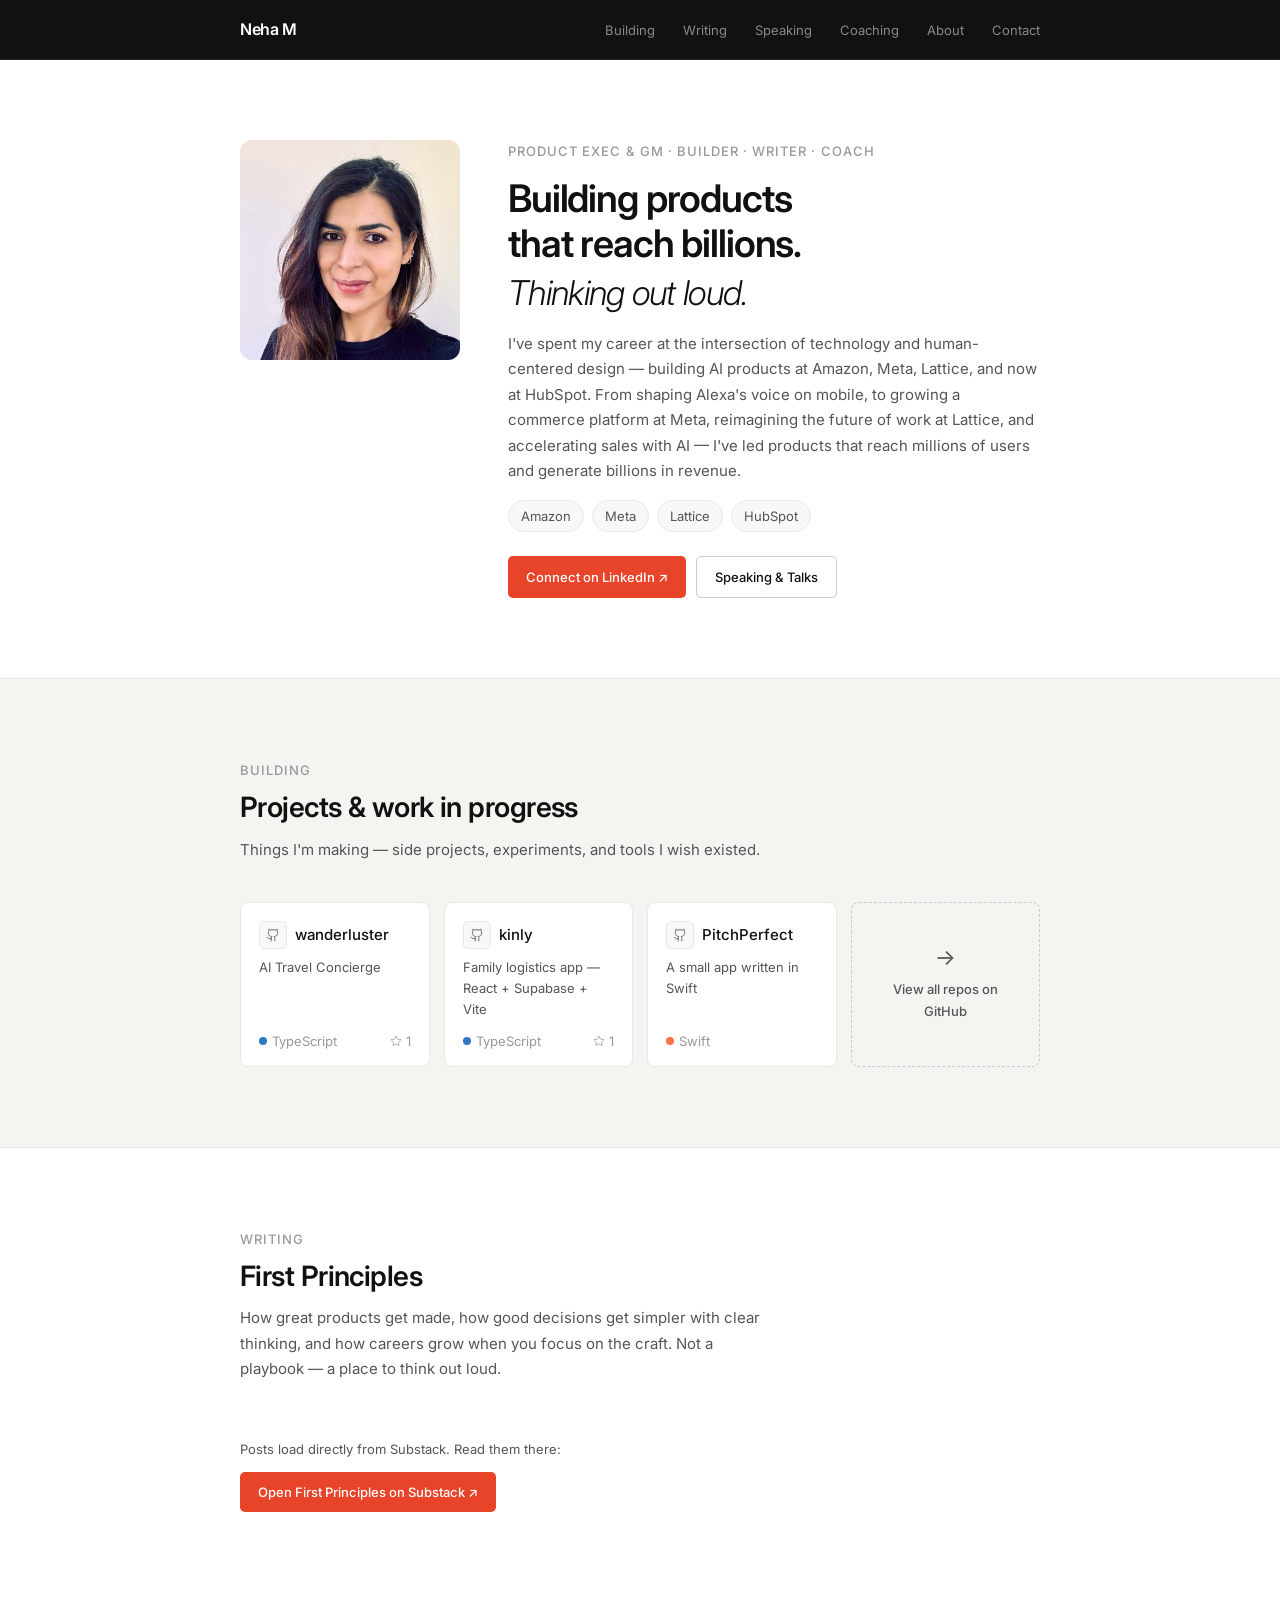
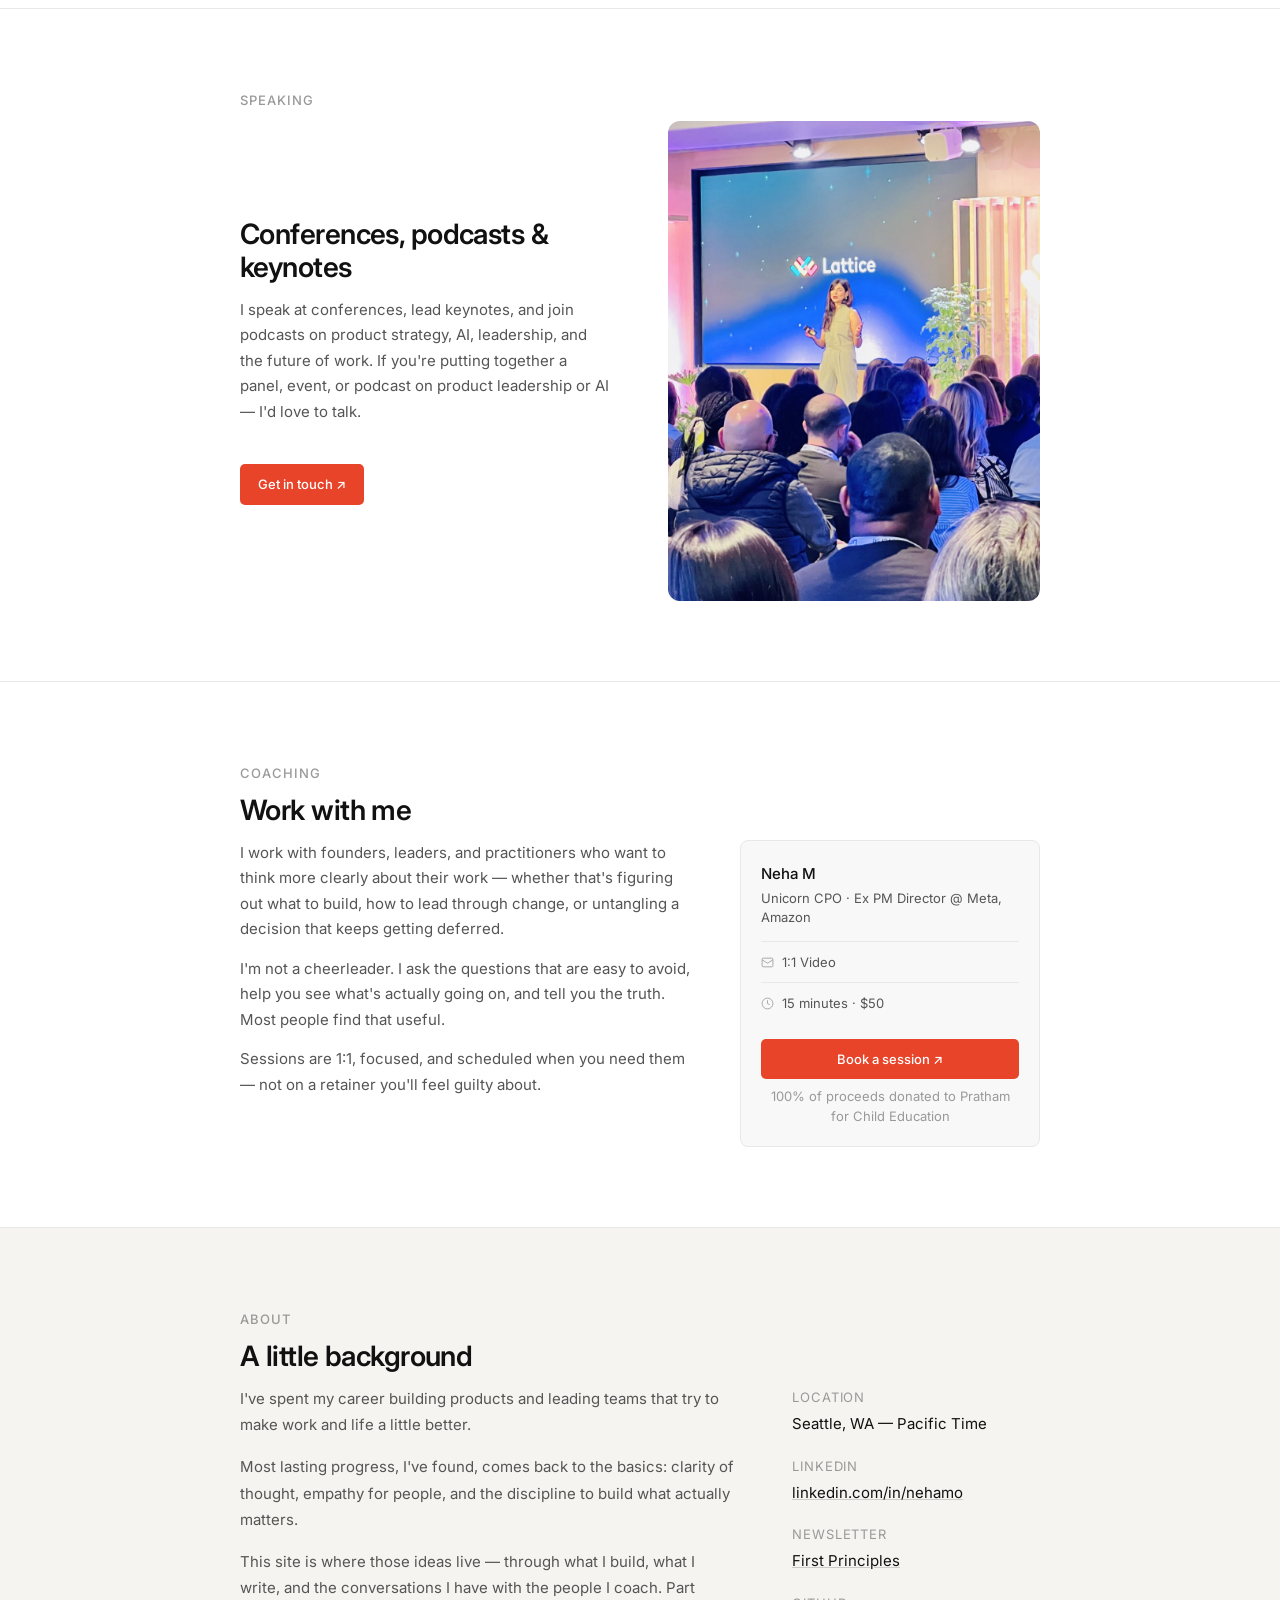
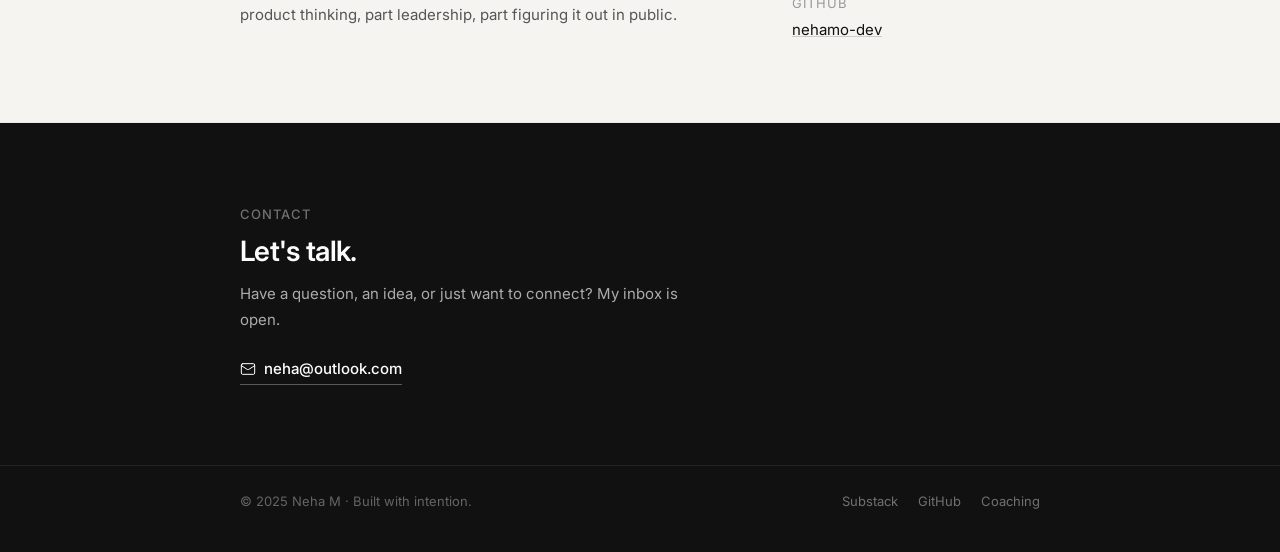
==== index.html @ 04246e9a "Add photo hero, Speaking section, and real images - Hero: new two-column layout with headshot photo," ====
<!DOCTYPE html>
<html lang="en">
<head>
<meta charset="UTF-8" />
<meta name="viewport" content="width=device-width, initial-scale=1.0" />
<title>Nemo — Builder. Writer. Coach.</title>
<link rel="preconnect" href="https://fonts.googleapis.com" />
<link rel="preconnect" href="https://fonts.gstatic.com" crossorigin />
<link href="https://fonts.googleapis.com/css2?family=Inter:wght@300;400;500;600&display=swap" rel="stylesheet" />
<style>
  *, *::before, *::after { box-sizing: border-box; margin: 0; padding: 0; }

  :root {
    --bg: #ffffff;
    --bg-card: #ffffff;
    --bg-subtle: #f8f8f8;
    --text: #111111;
    --text-muted: #555555;
    --text-faint: #999999;
    --border: #e8e8e8;
    --border-med: #cccccc;
    --accent: #e8442a;
    --accent-hover: #cc3520;
    --serif: 'Inter', system-ui, sans-serif;
    --sans: 'Inter', system-ui, sans-serif;
    --nav-h: 60px;
    --max: 800px;
    --text-sm: 13px;
    --text-base: 15px;
    --text-heading: 28px;
    --text-hero: 38px;
  }

  html { scroll-behavior: smooth; }

  body {
    font-family: var(--sans);
    background: var(--bg);
    color: var(--text);
    font-size: var(--text-base);
    line-height: 1.7;
    -webkit-font-smoothing: antialiased;
  }

  /* ── NAV ── */
  nav {
    position: sticky;
    top: 0;
    z-index: 100;
    height: var(--nav-h);
    background: #111111;
    border-bottom: 1px solid rgba(255,255,255,0.08);
    display: flex;
    align-items: center;
    padding: 0 32px;
  }
  .nav-inner {
    max-width: var(--max);
    width: 100%;
    margin: 0 auto;
    display: flex;
    align-items: center;
    justify-content: space-between;
  }
  .nav-logo {
    font-family: var(--sans);
    font-size: 16px;
    font-weight: 600;
    letter-spacing: -0.02em;
    color: #ffffff;
    text-decoration: none;
  }
  .nav-links {
    display: flex;
    gap: 28px;
    list-style: none;
  }
  .nav-links a {
    font-size: var(--text-sm);
    font-weight: 400;
    color: rgba(255,255,255,0.5);
    text-decoration: none;
    transition: color 0.15s;
  }
  .nav-links a:hover { color: #ffffff; }
  .nav-links a.active { color: var(--accent); font-weight: 500; }

  /* ── LAYOUT ── */
  main { width: 100%; }

  section {
    padding: 80px 32px;
    scroll-margin-top: calc(var(--nav-h) + 24px);
    border-bottom: 1px solid var(--border);
  }
  section:last-child { border-bottom: none; }

  .section-inner {
    max-width: var(--max);
    margin: 0 auto;
  }

  /* alternating section backgrounds */
  #home     { background: #ffffff; }
  #building { background: #f5f4f1; }
  #writing  { background: #ffffff; }
  #speaking { background: #f5f4f1; }
  #coaching { background: #ffffff; }
  #about    { background: #f5f4f1; }
  #contact  { background: #111111; color: #ffffff; }

  #contact .section-label { color: rgba(255,255,255,0.4); }
  #contact .section-title { color: #ffffff; }
  #contact p { color: rgba(255,255,255,0.65); }
  #contact .contact-email { color: #ffffff; border-bottom-color: rgba(255,255,255,0.3); }
  #contact .contact-email:hover { border-bottom-color: var(--accent); color: var(--accent); }

  /* ── HERO ── */
  #home { padding-top: 80px; padding-bottom: 80px; }
  .hero-layout {
    display: grid;
    grid-template-columns: 220px 1fr;
    gap: 48px;
    align-items: start;
  }
  .hero-photo {
    width: 220px;
    height: 220px;
    border-radius: 12px;
    object-fit: cover;
    object-position: center top;
    display: block;
  }
  .eyebrow {
    font-size: var(--text-sm);
    font-weight: 500;
    letter-spacing: 0.08em;
    text-transform: uppercase;
    color: var(--text-faint);
    margin-bottom: 14px;
  }
  .hero-headline {
    font-family: var(--sans);
    font-size: var(--text-hero);
    font-weight: 600;
    line-height: 1.18;
    letter-spacing: -0.03em;
    color: var(--text);
    margin-bottom: 6px;
  }
  .hero-headline-italic {
    font-size: calc(var(--text-hero) * 0.9);
    font-weight: 300;
    font-style: italic;
    letter-spacing: -0.02em;
    color: var(--text);
    margin-bottom: 18px;
    line-height: 1.2;
  }
  .hero-body {
    font-size: var(--text-base);
    color: var(--text-muted);
    line-height: 1.7;
    margin-bottom: 16px;
  }
  .hero-tags {
    display: flex;
    flex-wrap: wrap;
    gap: 8px;
    margin-bottom: 24px;
  }
  .hero-tag {
    font-size: var(--text-sm);
    color: var(--text-muted);
    background: var(--bg-subtle);
    border: 1px solid var(--border);
    border-radius: 20px;
    padding: 4px 12px;
  }
  .hero-ctas {
    display: flex;
    gap: 10px;
    flex-wrap: wrap;
  }
  /* ── SPEAKING ── */
  #speaking { background: #ffffff; }
  .speaking-layout {
    display: grid;
    grid-template-columns: 1fr 1fr;
    gap: 56px;
    align-items: center;
  }
  .speaking-photo {
    width: 100%;
    border-radius: 12px;
    object-fit: cover;
    display: block;
    max-height: 480px;
  }
  @media (max-width: 680px) {
    .hero-layout { grid-template-columns: 1fr; }
    .hero-photo { width: 160px; height: 160px; }
    .speaking-layout { grid-template-columns: 1fr; }
    .speaking-photo { order: -1; max-height: 300px; }
  }
  .btn {
    display: inline-flex;
    align-items: center;
    gap: 6px;
    font-family: var(--sans);
    font-size: var(--text-sm);
    font-weight: 500;
    padding: 9px 18px;
    border-radius: 5px;
    text-decoration: none;
    transition: all 0.15s;
    cursor: pointer;
    border: none;
  }
  .btn-primary {
    background: var(--accent);
    color: #ffffff;
  }
  .btn-primary:hover { background: var(--accent-hover); }
  .btn-secondary {
    background: transparent;
    color: var(--text);
    border: 1px solid var(--border-med);
  }
  .btn-secondary:hover { background: var(--bg-subtle); }

  /* ── SECTION HEADERS ── */
  .section-label {
    font-size: var(--text-sm);
    font-weight: 500;
    letter-spacing: 0.08em;
    text-transform: uppercase;
    color: var(--text-faint);
    margin-bottom: 10px;
  }
  .section-title {
    font-family: var(--sans);
    font-size: var(--text-heading);
    font-weight: 600;
    letter-spacing: -0.02em;
    line-height: 1.2;
    color: var(--text);
    margin-bottom: 12px;
  }
  .section-desc {
    font-size: var(--text-base);
    color: var(--text-muted);
    max-width: 520px;
    margin-bottom: 40px;
    line-height: 1.7;
  }

  /* ── BUILDING / GITHUB PROJECTS ── */
  .projects-grid {
    display: grid;
    grid-template-columns: repeat(4, 1fr);
    gap: 14px;
  }
  @media (max-width: 700px) {
    .projects-grid { grid-template-columns: repeat(2, 1fr); }
  }
  .project-card {
    background: var(--bg-card);
    border: 1px solid var(--border);
    border-radius: 8px;
    padding: 18px 18px 14px;
    text-decoration: none;
    color: inherit;
    transition: border-color 0.15s, transform 0.15s;
    display: flex;
    flex-direction: column;
    gap: 8px;
  }
  .project-card:hover {
    border-color: var(--border-med);
    transform: translateY(-1px);
  }
  .project-card-header {
    display: flex;
    align-items: center;
    gap: 8px;
  }
  .project-icon {
    width: 28px;
    height: 28px;
    border-radius: 5px;
    background: var(--bg-subtle);
    border: 1px solid var(--border);
    display: flex;
    align-items: center;
    justify-content: center;
    flex-shrink: 0;
  }
  .project-icon svg {
    width: 14px;
    height: 14px;
    stroke: var(--text-muted);
    fill: none;
    stroke-width: 1.5;
    stroke-linecap: round;
    stroke-linejoin: round;
  }
  .project-name {
    font-size: var(--text-base);
    font-weight: 500;
    color: var(--text);
  }
  .project-desc {
    font-size: var(--text-sm);
    color: var(--text-muted);
    line-height: 1.6;
    flex: 1;
  }
  .project-meta {
    display: flex;
    align-items: center;
    justify-content: space-between;
    margin-top: 2px;
  }
  .project-lang {
    display: flex;
    align-items: center;
    gap: 5px;
    font-size: var(--text-sm);
    color: var(--text-faint);
  }
  .lang-dot {
    width: 8px;
    height: 8px;
    border-radius: 50%;
    flex-shrink: 0;
  }
  .lang-ts { background: #3178c6; }
  .lang-swift { background: #fa7343; }
  .lang-html { background: #e34c26; }
  .lang-py { background: #3572a5; }
  .lang-js { background: #f1e05a; border: 1px solid #ccc; }
  .project-stars {
    display: flex;
    align-items: center;
    gap: 4px;
    font-size: var(--text-sm);
    color: var(--text-faint);
  }
  .project-stars svg {
    width: 12px; height: 12px;
    stroke: var(--text-faint);
    fill: none;
    stroke-width: 1.5;
  }
  .projects-footer {
    margin-top: 24px;
    text-align: center;
    display: flex;
    flex-direction: column;
    align-items: center;
    gap: 10px;
  }
  .projects-more-hint {
    font-size: var(--text-sm);
    color: var(--text-faint);
  }

  /* ── WRITING ── */
  .posts-list { display: flex; flex-direction: column; }
  .post-item {
    display: grid;
    grid-template-columns: 1fr auto;
    align-items: start;
    gap: 16px;
    padding: 18px 0;
    border-bottom: 1px solid var(--border);
    text-decoration: none;
    color: inherit;
    transition: opacity 0.15s;
  }
  .post-item:last-child { border-bottom: none; }
  .post-item:hover { opacity: 0.65; }
  .post-title {
    font-size: var(--text-base);
    font-weight: 500;
    color: var(--text);
    margin-bottom: 3px;
  }
  .post-excerpt {
    font-size: var(--text-sm);
    color: var(--text-muted);
    line-height: 1.55;
  }
  .post-date {
    font-size: var(--text-sm);
    color: var(--text-faint);
    white-space: nowrap;
    padding-top: 2px;
  }
  .writing-footer { margin-top: 24px; }
  .loading-posts {
    color: var(--text-faint);
    font-size: var(--text-sm);
    padding: 16px 0;
  }

  /* ── POSTS GRID (3 + view-all tile) ── */
  .posts-grid {
    display: grid;
    grid-template-columns: repeat(4, 1fr);
    gap: 14px;
  }
  .post-tile {
    background: var(--bg-card);
    border: 1px solid var(--border);
    border-radius: 8px;
    padding: 20px;
    text-decoration: none;
    color: inherit;
    display: flex;
    flex-direction: column;
    gap: 10px;
    transition: border-color 0.15s, transform 0.15s;
  }
  .post-tile:hover { border-color: var(--border-med); transform: translateY(-1px); }
  .post-tile-date {
    font-size: var(--text-sm);
    color: var(--text-faint);
  }
  .post-tile-title {
    font-size: var(--text-base);
    font-weight: 500;
    color: var(--text);
    line-height: 1.45;
    flex: 1;
  }
  .post-tile-excerpt {
    font-size: var(--text-sm);
    color: var(--text-muted);
    line-height: 1.55;
  }
  .post-tile-read {
    font-size: var(--text-sm);
    color: var(--accent);
    font-weight: 500;
    margin-top: 4px;
  }
  /* view-all tile */
  .tile-view-all {
    background: transparent;
    border: 1px dashed var(--border-med);
    border-radius: 8px;
    padding: 20px;
    text-decoration: none;
    color: var(--text-muted);
    display: flex;
    flex-direction: column;
    align-items: center;
    justify-content: center;
    gap: 10px;
    text-align: center;
    transition: border-color 0.15s, color 0.15s, transform 0.15s;
    min-height: 120px;
  }
  .tile-view-all:hover {
    border-color: var(--accent);
    color: var(--accent);
    transform: translateY(-1px);
  }
  .tile-view-all-icon {
    font-size: 22px;
    line-height: 1;
  }
  .tile-view-all-label {
    font-size: var(--text-sm);
    font-weight: 500;
  }
  @media (max-width: 700px) {
    .posts-grid { grid-template-columns: repeat(2, 1fr); }
  }
  @media (max-width: 420px) {
    .posts-grid { grid-template-columns: 1fr; }
  }

  /* ── COACHING ── */
  .coaching-layout {
    display: grid;
    grid-template-columns: 1fr 300px;
    gap: 48px;
    align-items: start;
  }
  .coaching-body p {
    font-size: var(--text-base);
    color: var(--text-muted);
    line-height: 1.7;
    margin-bottom: 14px;
  }
  .coaching-body p:last-child { margin-bottom: 0; }
  .coaching-card {
    background: var(--bg-subtle);
    border: 1px solid var(--border);
    border-radius: 8px;
    padding: 20px;
  }
  .coaching-card-name {
    font-size: var(--text-base);
    font-weight: 500;
    margin-bottom: 3px;
  }
  .coaching-card-sub {
    font-size: var(--text-sm);
    color: var(--text-muted);
    margin-bottom: 14px;
    line-height: 1.45;
  }
  .coaching-detail {
    display: flex;
    align-items: center;
    gap: 8px;
    font-size: var(--text-sm);
    color: var(--text-muted);
    padding: 9px 0;
    border-top: 1px solid var(--border);
  }
  .coaching-detail svg {
    width: 13px; height: 13px;
    stroke: var(--text-faint);
    fill: none;
    stroke-width: 1.5;
    flex-shrink: 0;
  }
  .coaching-cta { margin-top: 16px; display: block; width: 100%; text-align: center; }
  .donate-note {
    font-size: var(--text-sm);
    color: var(--text-faint);
    text-align: center;
    margin-top: 8px;
    line-height: 1.5;
  }

  /* ── ABOUT ── */
  .about-layout {
    display: grid;
    grid-template-columns: 2fr 1fr;
    gap: 56px;
    align-items: start;
  }
  .about-text p {
    font-size: var(--text-base);
    color: var(--text-muted);
    line-height: 1.75;
    margin-bottom: 16px;
  }
  .about-text p:last-child { margin-bottom: 0; }
  .about-meta {
    display: flex;
    flex-direction: column;
    gap: 18px;
  }
  .meta-item { display: flex; flex-direction: column; gap: 3px; }
  .meta-label {
    font-size: var(--text-sm);
    letter-spacing: 0.07em;
    text-transform: uppercase;
    color: var(--text-faint);
  }
  .meta-value {
    font-size: var(--text-base);
    color: var(--text);
  }

  /* ── CONTACT ── */
  .contact-layout { max-width: 440px; }
  .contact-layout p {
    font-size: var(--text-base);
    color: var(--text-muted);
    margin-bottom: 24px;
  }
  .contact-email {
    display: inline-flex;
    align-items: center;
    gap: 8px;
    font-size: var(--text-base);
    font-weight: 500;
    color: var(--text);
    text-decoration: none;
    border-bottom: 1px solid var(--border-med);
    padding-bottom: 2px;
    transition: border-color 0.15s;
  }
  .contact-email:hover { border-color: var(--accent); color: var(--accent); }

  /* ── FOOTER ── */
  footer {
    background: #111111;
    padding: 24px 32px 40px;
    border-top: 1px solid rgba(255,255,255,0.08);
  }
  .footer-inner {
    max-width: var(--max);
    margin: 0 auto;
    display: flex;
    align-items: center;
    justify-content: space-between;
    flex-wrap: wrap;
    gap: 10px;
  }
  .footer-left {
    font-size: var(--text-sm);
    color: rgba(255,255,255,0.35);
  }
  .footer-right { display: flex; gap: 20px; }
  .footer-right a {
    font-size: var(--text-sm);
    color: rgba(255,255,255,0.4);
    text-decoration: none;
    transition: color 0.15s;
  }
  .footer-right a:hover { color: #ffffff; }

  /* ── RESPONSIVE ── */
  @media (max-width: 680px) {
    nav { padding: 0 20px; }
    .nav-links { gap: 16px; }
    section { padding: 64px 20px; }
    .coaching-layout { grid-template-columns: 1fr; }
    .about-layout { grid-template-columns: 1fr; }
    footer { padding: 24px 20px 36px; }
    .footer-inner { flex-direction: column; align-items: flex-start; }
  }

  @media (max-width: 480px) {
    .nav-links { display: none; }
    :root { --text-hero: 30px; --text-heading: 24px; }
  }
</style>
</head>
<body>

<!-- NAV -->
<nav>
  <div class="nav-inner">
    <a href="#home" class="nav-logo">Neha M</a>
    <ul class="nav-links">
      <li><a href="#building">Building</a></li>
      <li><a href="#writing">Writing</a></li>
      <li><a href="#speaking">Speaking</a></li>
      <li><a href="#coaching">Coaching</a></li>
      <li><a href="#about">About</a></li>
      <li><a href="#contact">Contact</a></li>
    </ul>
  </div>
</nav>

<main>

  <!-- HERO -->
  <section id="home">
    <div class="section-inner">
      <div class="hero-layout">
        <img src="images/headshot.jpg" alt="Neha M" class="hero-photo" />
        <div>
          <p class="eyebrow">Product Exec &amp; GM · Builder · Writer · Coach</p>
          <h1 class="hero-headline">Building products<br/>that reach billions.</h1>
          <p class="hero-headline-italic">Thinking out loud.</p>
          <p class="hero-body">I've spent my career at the intersection of technology and human-centered design — building AI products at Amazon, Meta, Lattice, and now at HubSpot. From shaping Alexa's voice on mobile, to growing a commerce platform at Meta, reimagining the future of work at Lattice, and accelerating sales with AI — I've led products that reach millions of users and generate billions in revenue.</p>
          <div class="hero-tags">
            <span class="hero-tag">Amazon</span>
            <span class="hero-tag">Meta</span>
            <span class="hero-tag">Lattice</span>
            <span class="hero-tag">HubSpot</span>
          </div>
          <div class="hero-ctas">
            <a href="https://www.linkedin.com/in/nehamo/" target="_blank" rel="noopener" class="btn btn-primary">Connect on LinkedIn ↗</a>
            <a href="#speaking" class="btn btn-secondary">Speaking &amp; Talks</a>
          </div>
        </div>
      </div>
    </div>
  </section>

  <!-- BUILDING -->
  <section id="building">
    <div class="section-inner">
      <p class="section-label">Building</p>
      <h2 class="section-title">Projects &amp; work in progress</h2>
      <p class="section-desc">Things I'm making — side projects, experiments, and tools I wish existed.</p>
      <div class="projects-grid" id="projects-grid">
        <div class="loading-posts">Loading projects…</div>
      </div>
      <div class="projects-footer" id="projects-footer" style="display:none">
        <p class="projects-more-hint" id="projects-hint">Showing 3 of 5 repositories</p>
      </div>
    </div>
  </section>

  <!-- WRITING -->
  <section id="writing">
    <div class="section-inner">
      <p class="section-label">Writing</p>
      <h2 class="section-title">First Principles</h2>
      <p class="section-desc">How great products get made, how good decisions get simpler with clear thinking, and how careers grow when you focus on the craft. Not a playbook — a place to think out loud.</p>
      <div class="posts-grid" id="posts-list">
        <div class="loading-posts">Loading posts…</div>
      </div>
      <div class="writing-footer" style="display:none"></div>
    </div>
  </section>

  <!-- SPEAKING -->
  <section id="speaking">
    <div class="section-inner">
      <p class="section-label">Speaking</p>
      <div class="speaking-layout">
        <div>
          <h2 class="section-title">Conferences, podcasts &amp; keynotes</h2>
          <p class="section-desc">I speak at conferences, lead keynotes, and join podcasts on product strategy, AI, leadership, and the future of work. If you're putting together a panel, event, or podcast on product leadership or AI — I'd love to talk.</p>
          <a href="#contact" class="btn btn-primary">Get in touch ↗</a>
        </div>
        <img src="images/speaking.png" alt="Neha speaking at Lattice" class="speaking-photo" />
      </div>
    </div>
  </section>

  <!-- COACHING -->
  <section id="coaching">
    <div class="section-inner">
      <p class="section-label">Coaching</p>
      <h2 class="section-title">Work with me</h2>
      <div class="coaching-layout">
        <div class="coaching-body">
          <p>I work with founders, leaders, and practitioners who want to think more clearly about their work — whether that's figuring out what to build, how to lead through change, or untangling a decision that keeps getting deferred.</p>
          <p>I'm not a cheerleader. I ask the questions that are easy to avoid, help you see what's actually going on, and tell you the truth. Most people find that useful.</p>
          <p>Sessions are 1:1, focused, and scheduled when you need them — not on a retainer you'll feel guilty about.</p>
        </div>
        <div>
          <div class="coaching-card">
            <p class="coaching-card-name">Neha M</p>
            <p class="coaching-card-sub">Unicorn CPO · Ex PM Director @ Meta, Amazon</p>
            <div class="coaching-detail">
              <svg viewBox="0 0 24 24"><rect x="2" y="4" width="20" height="16" rx="2"/><path d="m22 7-8.97 5.7a1.94 1.94 0 0 1-2.06 0L2 7"/></svg>
              1:1 Video
            </div>
            <div class="coaching-detail">
              <svg viewBox="0 0 24 24"><circle cx="12" cy="12" r="10"/><polyline points="12 6 12 12 16 14"/></svg>
              15 minutes · $50
            </div>
            <a href="https://intro.co/nehamonga" target="_blank" rel="noopener" class="btn btn-primary coaching-cta">Book a session ↗</a>
            <p class="donate-note">100% of proceeds donated to Pratham for Child Education</p>
          </div>
        </div>
      </div>
    </div>
  </section>

  <!-- ABOUT -->
  <section id="about">
    <div class="section-inner">
      <p class="section-label">About</p>
      <h2 class="section-title">A little background</h2>
      <div class="about-layout">
        <div class="about-text">
          <p>I've spent my career building products and leading teams that try to make work and life a little better.</p>
          <p>Most lasting progress, I've found, comes back to the basics: clarity of thought, empathy for people, and the discipline to build what actually matters.</p>
          <p>This site is where those ideas live — through what I build, what I write, and the conversations I have with the people I coach. Part product thinking, part leadership, part figuring it out in public.</p>
        </div>
        <div class="about-meta">
          <div class="meta-item">
            <span class="meta-label">Location</span>
            <span class="meta-value">Seattle, WA — Pacific Time</span>
          </div>
          <div class="meta-item">
            <span class="meta-label">LinkedIn</span>
            <span class="meta-value"><a href="https://www.linkedin.com/in/nehamo/" style="color:var(--text);text-decoration:underline;text-decoration-color:var(--border-med)" target="_blank" rel="noopener">linkedin.com/in/nehamo</a></span>
          </div>
          <div class="meta-item">
            <span class="meta-label">Newsletter</span>
            <span class="meta-value"><a href="https://nehamo.substack.com/" style="color:var(--text);text-decoration:underline;text-decoration-color:var(--border-med)" target="_blank" rel="noopener">First Principles</a></span>
          </div>
          <div class="meta-item">
            <span class="meta-label">GitHub</span>
            <span class="meta-value"><a href="https://github.com/nehamo-dev" style="color:var(--text);text-decoration:underline;text-decoration-color:var(--border-med)" target="_blank" rel="noopener">nehamo-dev</a></span>
          </div>
        </div>
      </div>
    </div>
  </section>

  <!-- CONTACT -->
  <section id="contact">
    <div class="section-inner">
      <p class="section-label">Contact</p>
      <h2 class="section-title">Let's talk.</h2>
      <div class="contact-layout">
        <p>Have a question, an idea, or just want to connect? My inbox is open.</p>
        <a href="mailto:neha@outlook.com" class="contact-email">
          <svg width="16" height="16" viewBox="0 0 24 24" fill="none" stroke="currentColor" stroke-width="1.5" stroke-linecap="round" stroke-linejoin="round"><rect x="2" y="4" width="20" height="16" rx="2"/><path d="m22 7-8.97 5.7a1.94 1.94 0 0 1-2.06 0L2 7"/></svg>
          neha@outlook.com
        </a>
      </div>
    </div>
  </section>

</main>

<footer>
  <div class="footer-inner">
    <span class="footer-left">© 2025 Neha M · Built with intention.</span>
    <div class="footer-right">
      <a href="https://nehamo.substack.com/" target="_blank" rel="noopener">Substack</a>
      <a href="https://github.com/nehamo-dev" target="_blank" rel="noopener">GitHub</a>
      <a href="https://intro.co/nehamonga" target="_blank" rel="noopener">Coaching</a>
    </div>
  </div>
</footer>

<script>
// ── Smooth scroll: offset for sticky nav ──
document.querySelectorAll('a[href^="#"]').forEach(link => {
  link.addEventListener('click', e => {
    const id = link.getAttribute('href').slice(1);
    const target = document.getElementById(id);
    if (!target) return;
    e.preventDefault();
    const navH = document.querySelector('nav').offsetHeight;
    const top = target.getBoundingClientRect().top + window.scrollY - navH - 16;
    window.scrollTo({ top, behavior: 'smooth' });
  });
});

// ── Active nav link on scroll ──
const sections = document.querySelectorAll('section[id]');
const navLinks = document.querySelectorAll('.nav-links a');
function setActive() {
  const navH = document.querySelector('nav').offsetHeight + 32;
  let current = '';
  sections.forEach(s => {
    if (window.scrollY >= s.offsetTop - navH) current = s.id;
  });
  navLinks.forEach(a => {
    a.classList.toggle('active', a.getAttribute('href') === '#' + current);
  });
}
window.addEventListener('scroll', setActive, { passive: true });
setActive();

// ── Language colors ──
const langColors = {
  TypeScript: { cls: 'lang-ts', label: 'TypeScript' },
  JavaScript: { cls: 'lang-js', label: 'JavaScript' },
  Swift: { cls: 'lang-swift', label: 'Swift' },
  HTML: { cls: 'lang-html', label: 'HTML' },
  Python: { cls: 'lang-py', label: 'Python' },
};

// ── GitHub repos ──
async function loadProjects() {
  const grid = document.getElementById('projects-grid');
  try {
    const resp = await fetch('https://api.github.com/users/nehamo-dev/repos?sort=updated&per_page=10');
    if (!resp.ok) throw new Error('GitHub API error');
    const repos = await resp.json();
    const visible = repos.filter(r => !r.fork && !r.archived);
    if (!visible.length) { grid.innerHTML = '<p class="loading-posts">No public repositories found.</p>'; return; }
    const shown = visible.slice(0, 3);
    const total = visible.length;
    const hint = document.querySelector('.projects-more-hint');
    if (hint) hint.textContent = `Showing 3 of ${total} repositories`;

    const viewAllTile = `<a class="tile-view-all" href="https://github.com/nehamo-dev" target="_blank" rel="noopener">
      <span class="tile-view-all-icon">→</span>
      <span class="tile-view-all-label">View all ${total} repos on GitHub</span>
    </a>`;

    grid.innerHTML = shown.map(repo => {
      const lang = langColors[repo.language] || null;
      const stars = repo.stargazers_count;
      const desc = repo.description || 'No description yet.';

      return `<a class="project-card" href="${repo.html_url}" target="_blank" rel="noopener">
        <div class="project-card-header">
          <div class="project-icon">
            <svg viewBox="0 0 24 24"><path d="M15 22v-4a4.8 4.8 0 0 0-1-3.5c3 0 6-2 6-5.5.08-1.25-.27-2.48-1-3.5.28-1.15.28-2.35 0-3.5 0 0-1 0-3 1.5-2.64-.5-5.36-.5-8 0C6 2 5 2 5 2c-.3 1.15-.3 2.35 0 3.5A5.403 5.403 0 0 0 4 9c0 3.5 3 5.5 6 5.5-.39.49-.68 1.05-.85 1.65-.17.6-.22 1.23-.15 1.85v4"/><path d="M9 18c-4.51 2-5-2-7-2"/></svg>
          </div>
          <span class="project-name">${repo.name}</span>
        </div>
        <p class="project-desc">${desc}</p>
        <div class="project-meta">
          ${lang ? `<span class="project-lang"><span class="lang-dot ${lang.cls}"></span>${lang.label}</span>` : '<span></span>'}
          ${stars > 0 ? `<span class="project-stars"><svg viewBox="0 0 24 24"><polygon points="12 2 15.09 8.26 22 9.27 17 14.14 18.18 21.02 12 17.77 5.82 21.02 7 14.14 2 9.27 8.91 8.26 12 2"/></svg>${stars}</span>` : ''}
        </div>
      </a>`;
    }).join('') + viewAllTile;
  } catch(err) {
    const fallbackRepos = [
      { name: 'wanderluster', desc: 'AI Travel Concierge', lang: 'TypeScript', stars: 1 },
      { name: 'kinly', desc: 'Family logistics app — React + Supabase + Vite', lang: 'TypeScript', stars: 1 },
      { name: 'PitchPerfect', desc: 'A small app written in Swift', lang: 'Swift', stars: 0 },
    ];
    const viewAllFallback = `<a class="tile-view-all" href="https://github.com/nehamo-dev" target="_blank" rel="noopener">
      <span class="tile-view-all-icon">→</span>
      <span class="tile-view-all-label">View all repos on GitHub</span>
    </a>`;
    grid.innerHTML = fallbackRepos.map(r => {
      const lang = langColors[r.lang] || null;
      return `<a class="project-card" href="https://github.com/nehamo-dev/${r.name}" target="_blank" rel="noopener">
        <div class="project-card-header">
          <div class="project-icon">
            <svg viewBox="0 0 24 24"><path d="M15 22v-4a4.8 4.8 0 0 0-1-3.5c3 0 6-2 6-5.5.08-1.25-.27-2.48-1-3.5.28-1.15.28-2.35 0-3.5 0 0-1 0-3 1.5-2.64-.5-5.36-.5-8 0C6 2 5 2 5 2c-.3 1.15-.3 2.35 0 3.5A5.403 5.403 0 0 0 4 9c0 3.5 3 5.5 6 5.5-.39.49-.68 1.05-.85 1.65-.17.6-.22 1.23-.15 1.85v4"/><path d="M9 18c-4.51 2-5-2-7-2"/></svg>
          </div>
          <span class="project-name">${r.name}</span>
        </div>
        <p class="project-desc">${r.desc}</p>
        <div class="project-meta">
          ${lang ? `<span class="project-lang"><span class="lang-dot ${lang.cls}"></span>${lang.label}</span>` : '<span></span>'}
          ${r.stars > 0 ? `<span class="project-stars"><svg viewBox="0 0 24 24"><polygon points="12 2 15.09 8.26 22 9.27 17 14.14 18.18 21.02 12 17.77 5.82 21.02 7 14.14 2 9.27 8.91 8.26 12 2"/></svg>${r.stars}</span>` : ''}
        </div>
      </a>`;
    }).join('') + viewAllFallback;
  }
}

// ── Substack RSS posts ──
async function loadPosts() {
  const list = document.getElementById('posts-list');
  try {
    const resp = await fetch('/api/posts');
    if (!resp.ok) throw new Error('API error');
    const data = await resp.json();
    if (!data.items?.length) throw new Error('No items');
    const viewAllPosts = `<a class="tile-view-all" href="https://nehamo.substack.com/" target="_blank" rel="noopener">
      <span class="tile-view-all-icon">→</span>
      <span class="tile-view-all-label">Read all posts on Substack</span>
    </a>`;
    list.innerHTML = data.items.map(item => {
      return `<a class="post-tile" href="${item.link}" target="_blank" rel="noopener">
        <span class="post-tile-date">${item.date}</span>
        <p class="post-tile-title">${item.title}</p>
        <p class="post-tile-excerpt">${item.snippet}</p>
        <span class="post-tile-read">Read post ↗</span>
      </a>`;
    }).join('') + viewAllPosts;
  } catch {
    list.innerHTML = `<div style="padding:16px 0;grid-column:1/-1">
      <p style="font-size:var(--text-sm);color:var(--text-muted);margin-bottom:12px">Posts load directly from Substack. Read them there:</p>
      <a href="https://nehamo.substack.com/" target="_blank" rel="noopener" class="btn btn-primary">Open First Principles on Substack ↗</a>
    </div>`;
  }
}

loadProjects();
loadPosts();
</script>

</body>
</html>
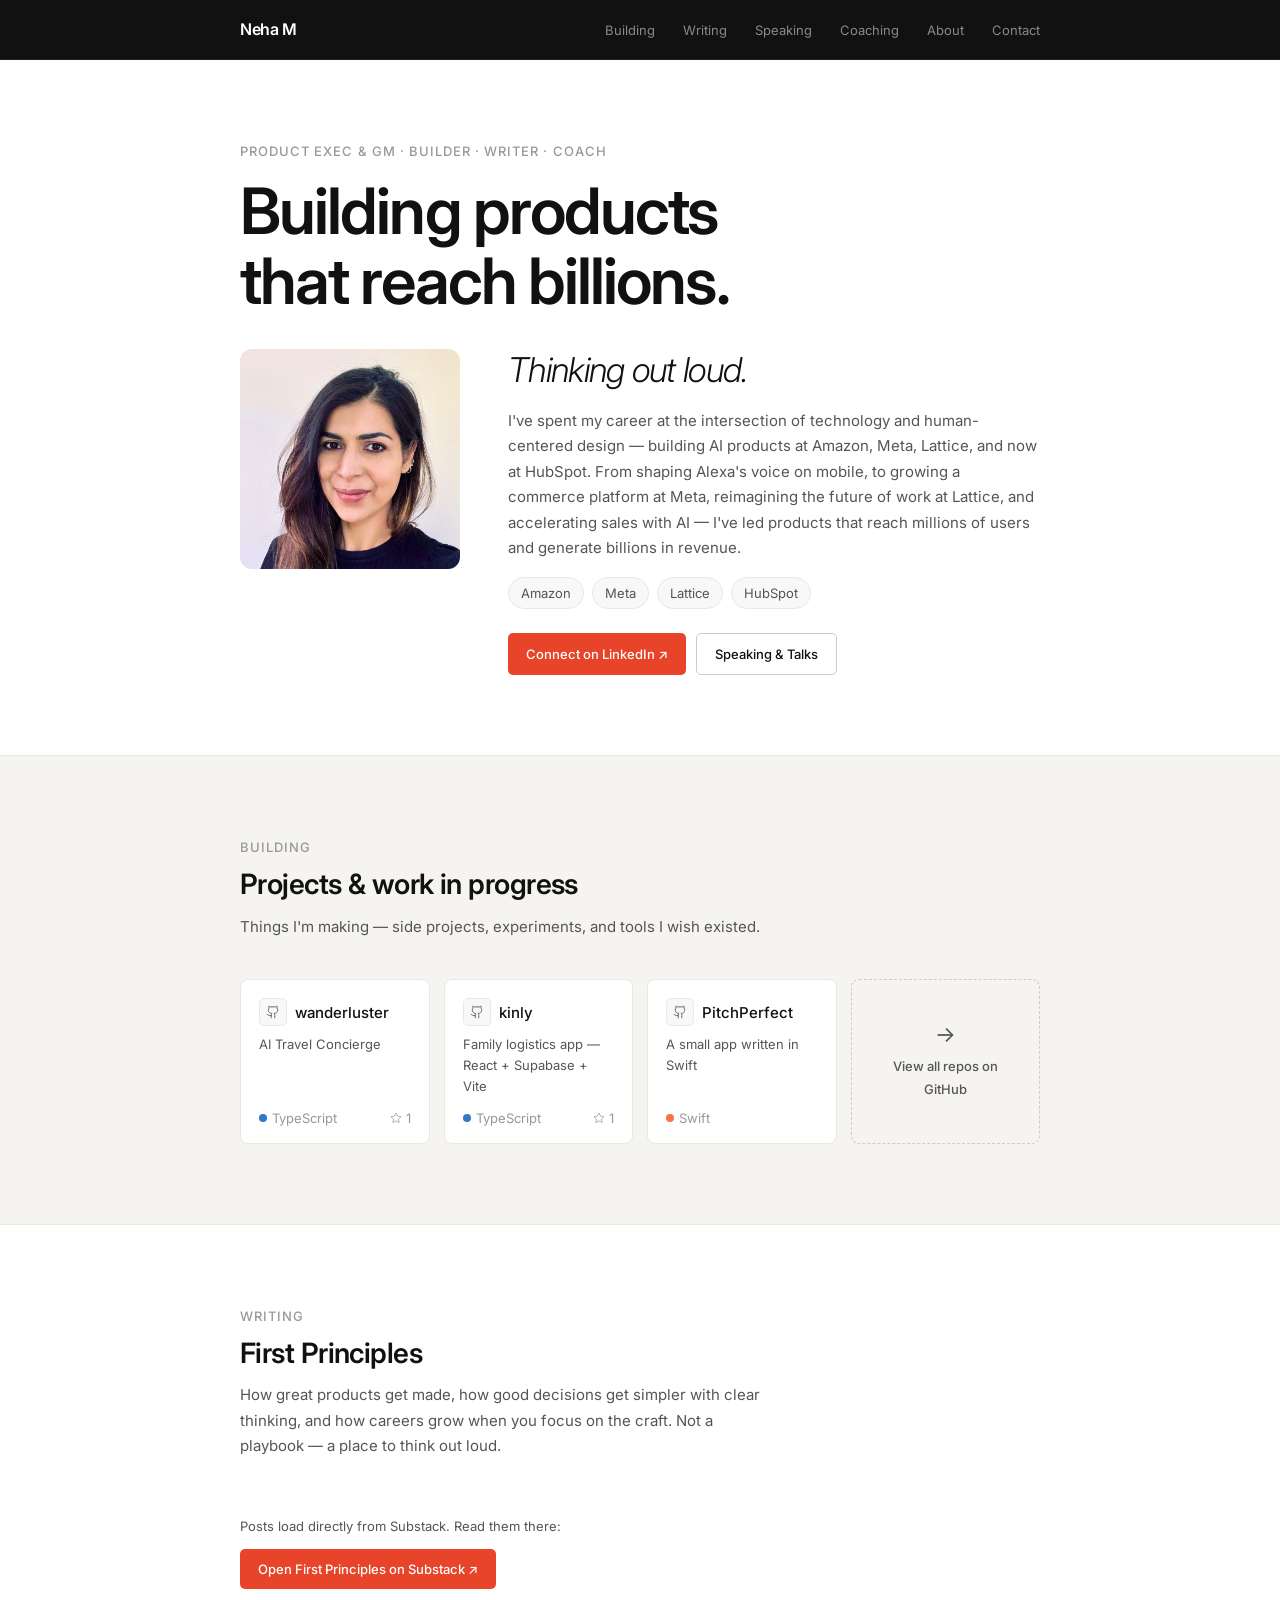
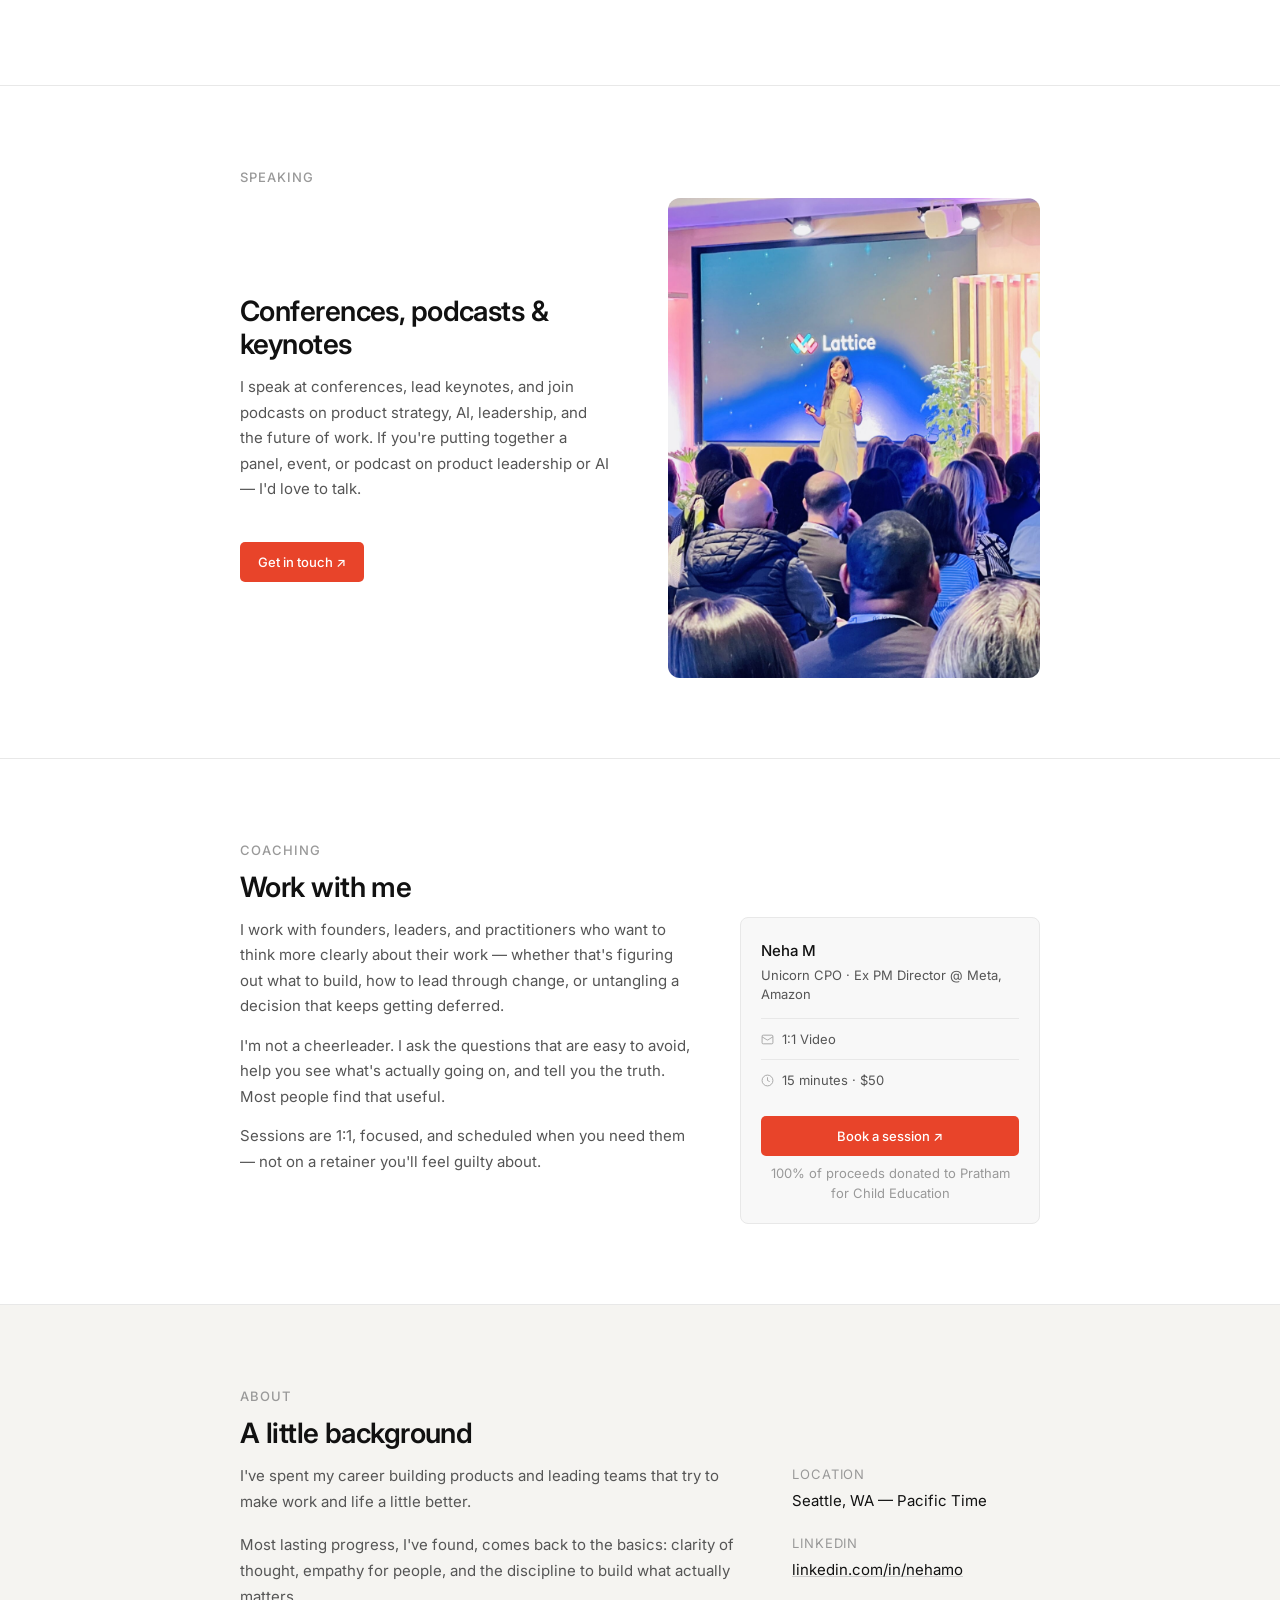
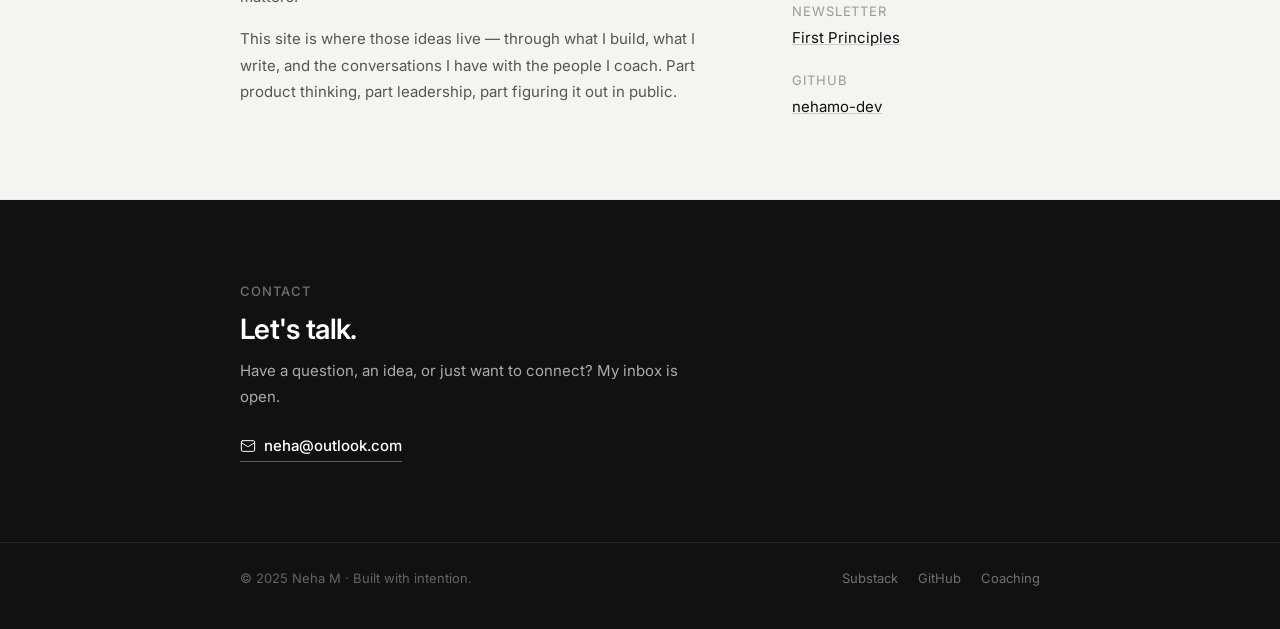
==== commit 1d177bd5: "Move headline full-width above photo in hero Eyebrow + headline now span the full container width at" ====
--- a/index.html
+++ b/index.html
@@ -141,12 +141,12 @@
   }
   .hero-headline {
     font-family: var(--sans);
-    font-size: var(--text-hero);
+    font-size: clamp(36px, 7vw, 64px);
     font-weight: 600;
-    line-height: 1.18;
+    line-height: 1.1;
     letter-spacing: -0.03em;
     color: var(--text);
-    margin-bottom: 6px;
+    margin-bottom: 32px;
   }
   .hero-headline-italic {
     font-size: calc(var(--text-hero) * 0.9);
@@ -658,11 +658,11 @@
   <!-- HERO -->
   <section id="home">
     <div class="section-inner">
+      <p class="eyebrow">Product Exec &amp; GM · Builder · Writer · Coach</p>
+      <h1 class="hero-headline">Building products<br/>that reach billions.</h1>
       <div class="hero-layout">
         <img src="images/headshot.jpg" alt="Neha M" class="hero-photo" />
         <div>
-          <p class="eyebrow">Product Exec &amp; GM · Builder · Writer · Coach</p>
-          <h1 class="hero-headline">Building products<br/>that reach billions.</h1>
           <p class="hero-headline-italic">Thinking out loud.</p>
           <p class="hero-body">I've spent my career at the intersection of technology and human-centered design — building AI products at Amazon, Meta, Lattice, and now at HubSpot. From shaping Alexa's voice on mobile, to growing a commerce platform at Meta, reimagining the future of work at Lattice, and accelerating sales with AI — I've led products that reach millions of users and generate billions in revenue.</p>
           <div class="hero-tags">
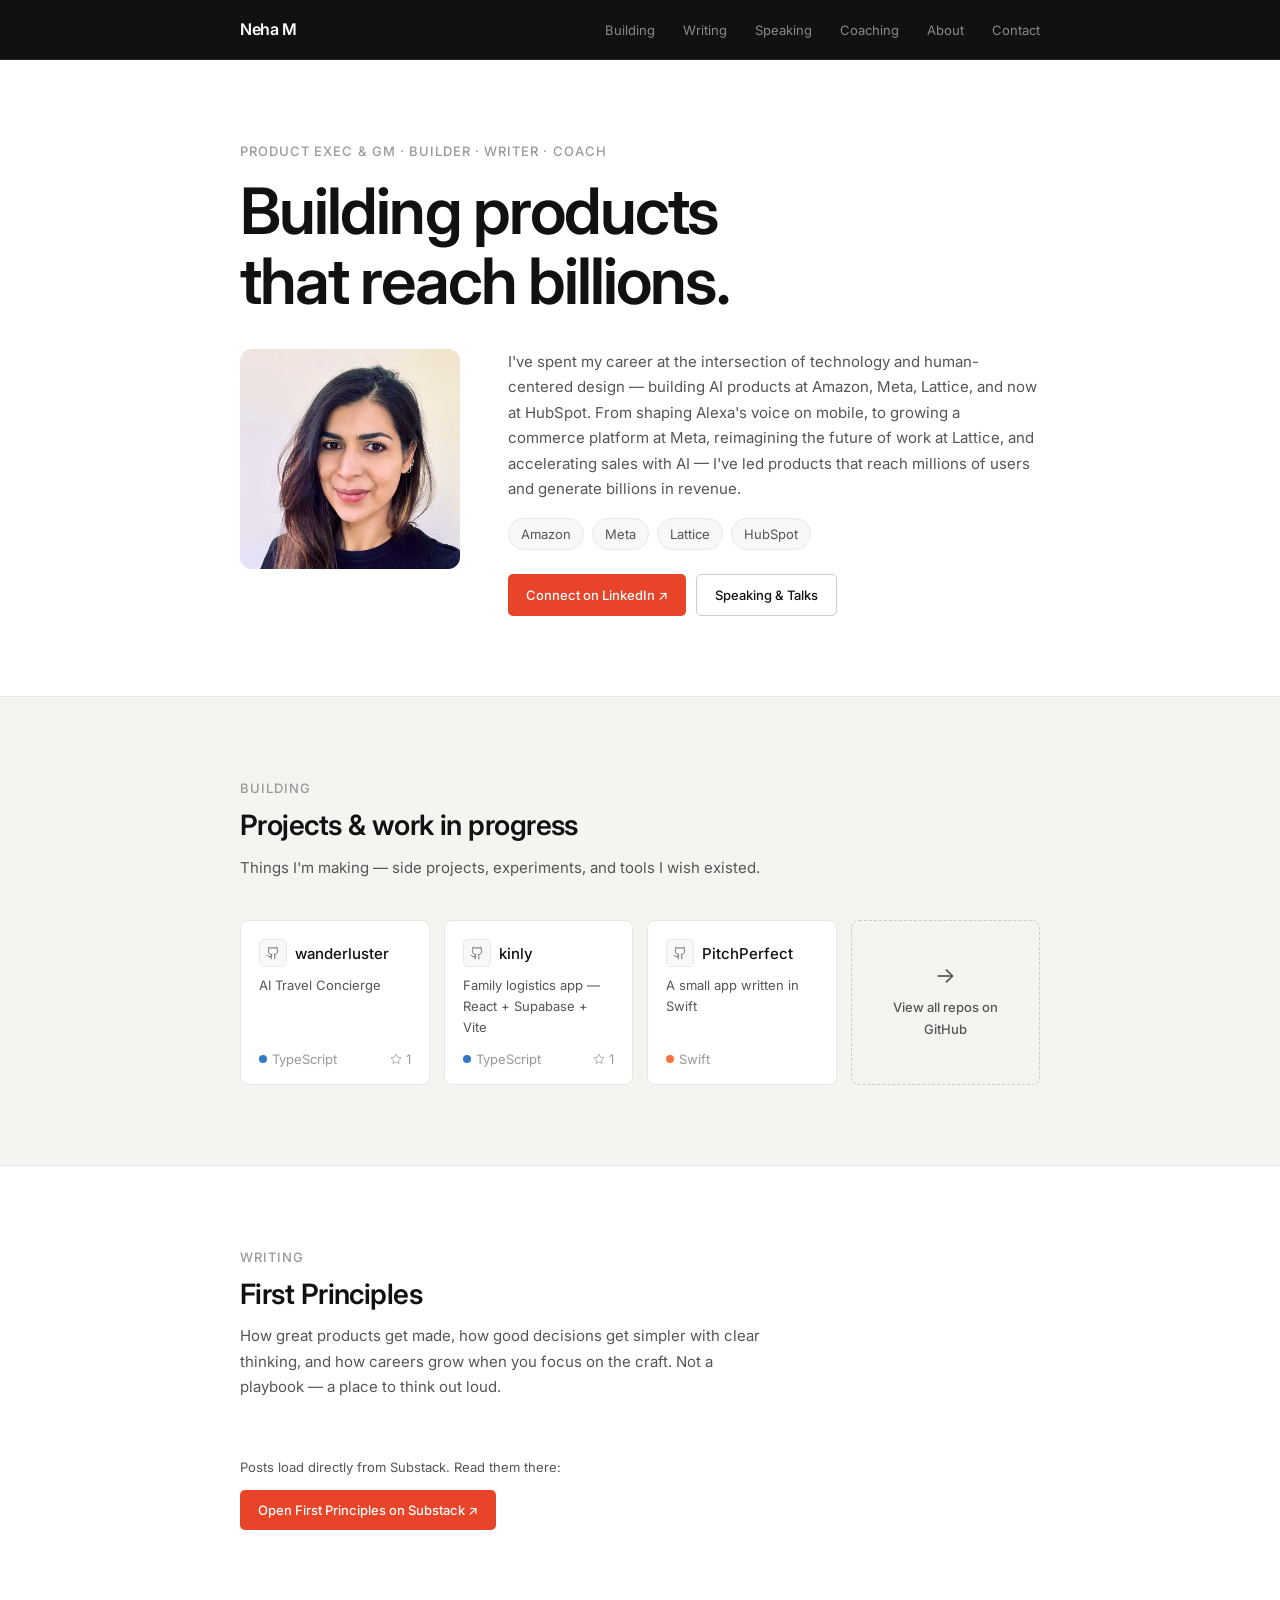
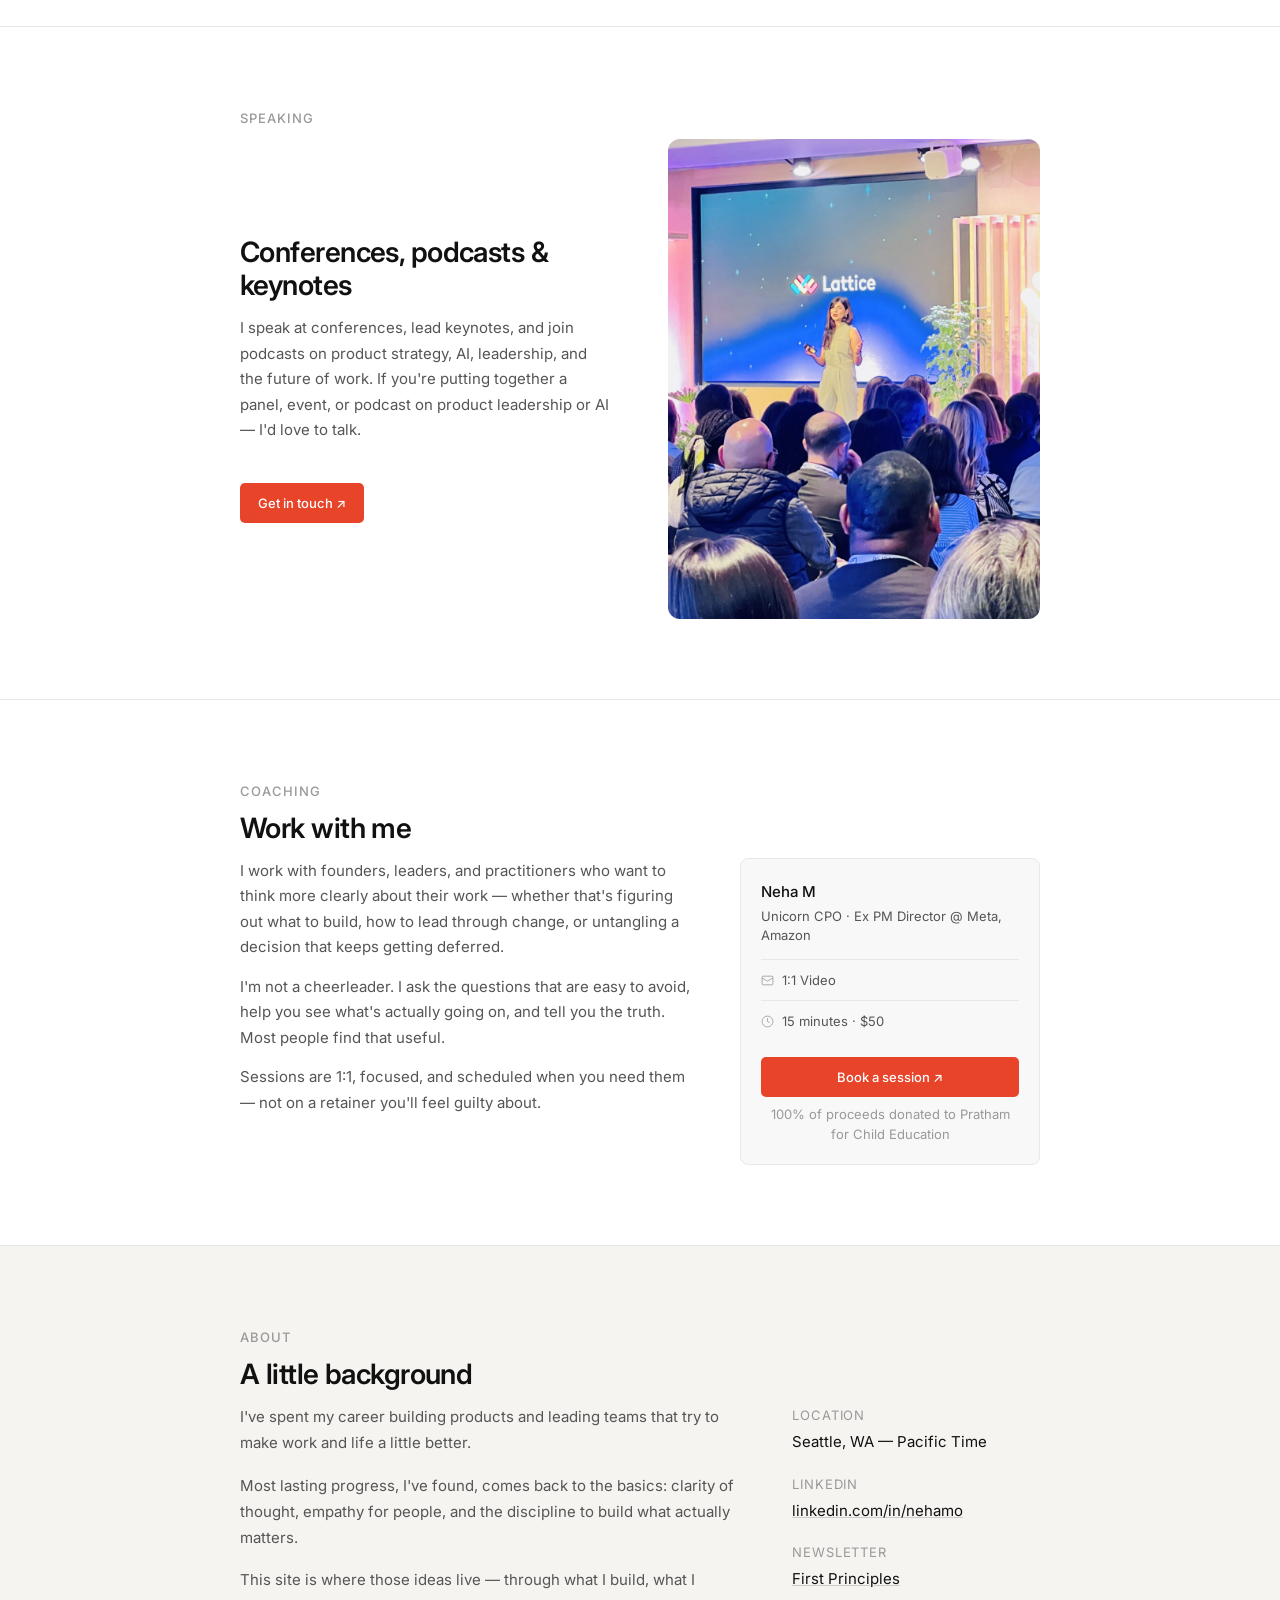
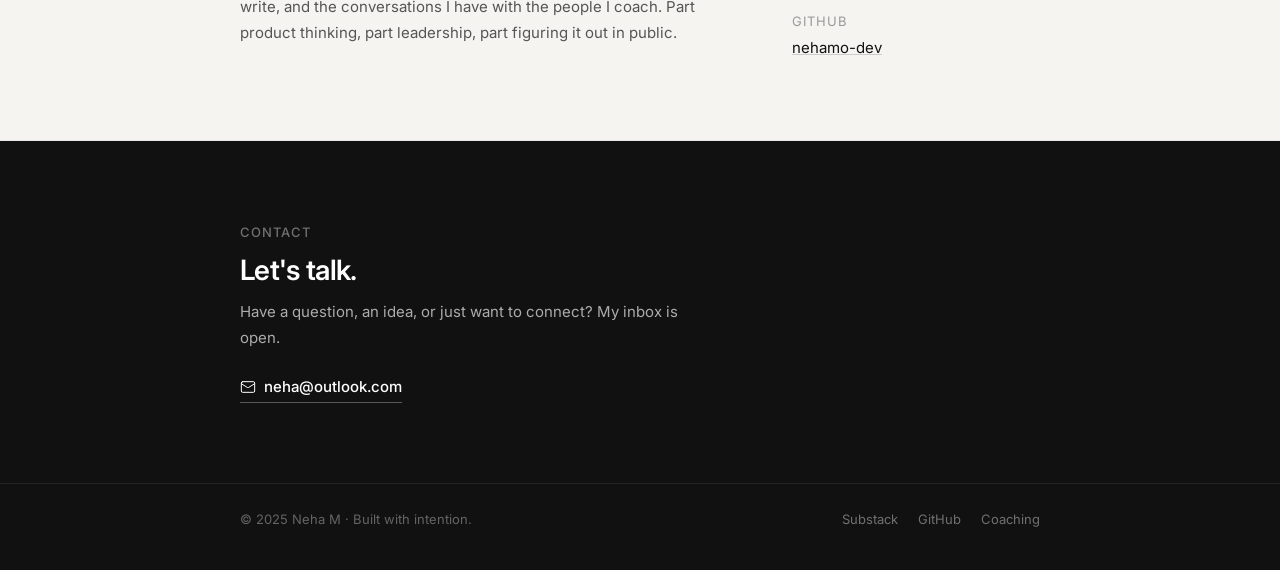
==== commit 326a0438: "Remove 'Thinking out loud' tagline from hero Co-Authored-By: Claude Sonnet 4.6 <noreply@anthropic.co" ====
--- a/index.html
+++ b/index.html
@@ -663,8 +663,7 @@
       <div class="hero-layout">
         <img src="images/headshot.jpg" alt="Neha M" class="hero-photo" />
         <div>
-          <p class="hero-headline-italic">Thinking out loud.</p>
-          <p class="hero-body">I've spent my career at the intersection of technology and human-centered design — building AI products at Amazon, Meta, Lattice, and now at HubSpot. From shaping Alexa's voice on mobile, to growing a commerce platform at Meta, reimagining the future of work at Lattice, and accelerating sales with AI — I've led products that reach millions of users and generate billions in revenue.</p>
+<p class="hero-body">I've spent my career at the intersection of technology and human-centered design — building AI products at Amazon, Meta, Lattice, and now at HubSpot. From shaping Alexa's voice on mobile, to growing a commerce platform at Meta, reimagining the future of work at Lattice, and accelerating sales with AI — I've led products that reach millions of users and generate billions in revenue.</p>
           <div class="hero-tags">
             <span class="hero-tag">Amazon</span>
             <span class="hero-tag">Meta</span>
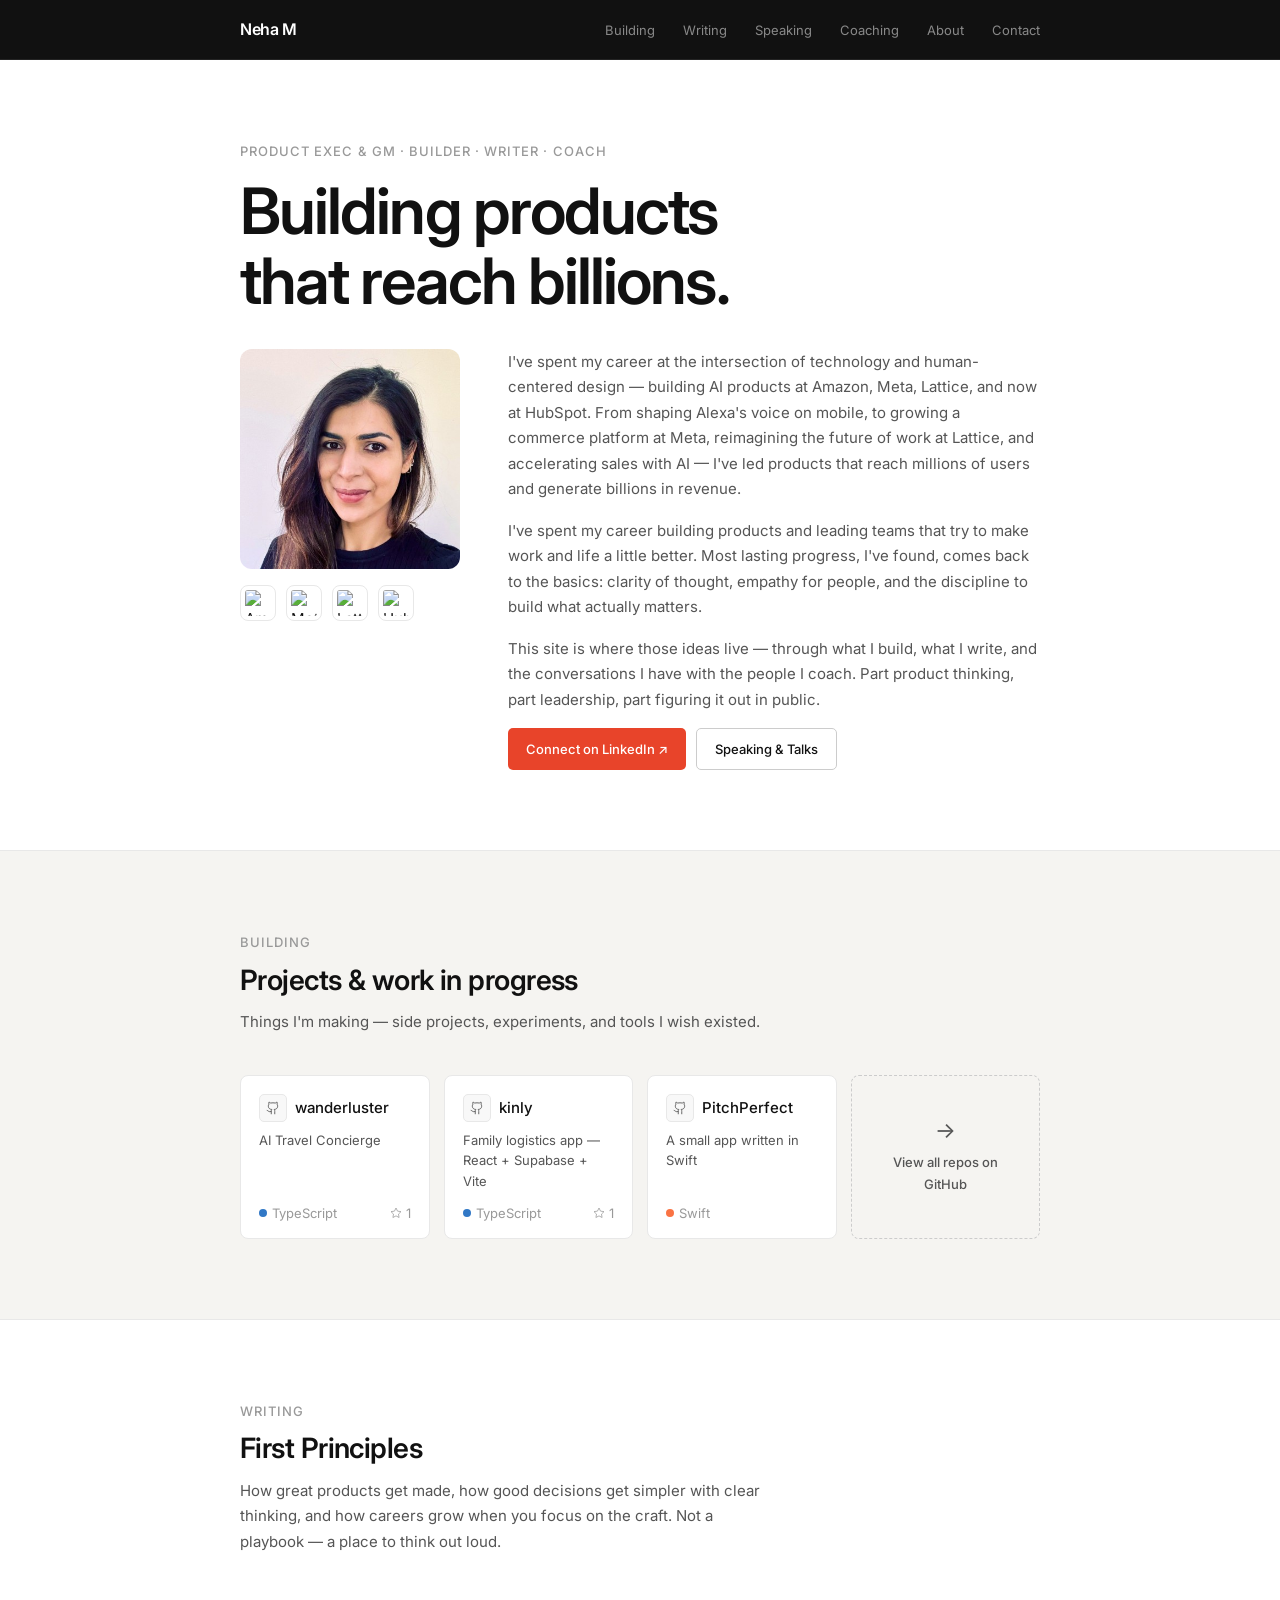
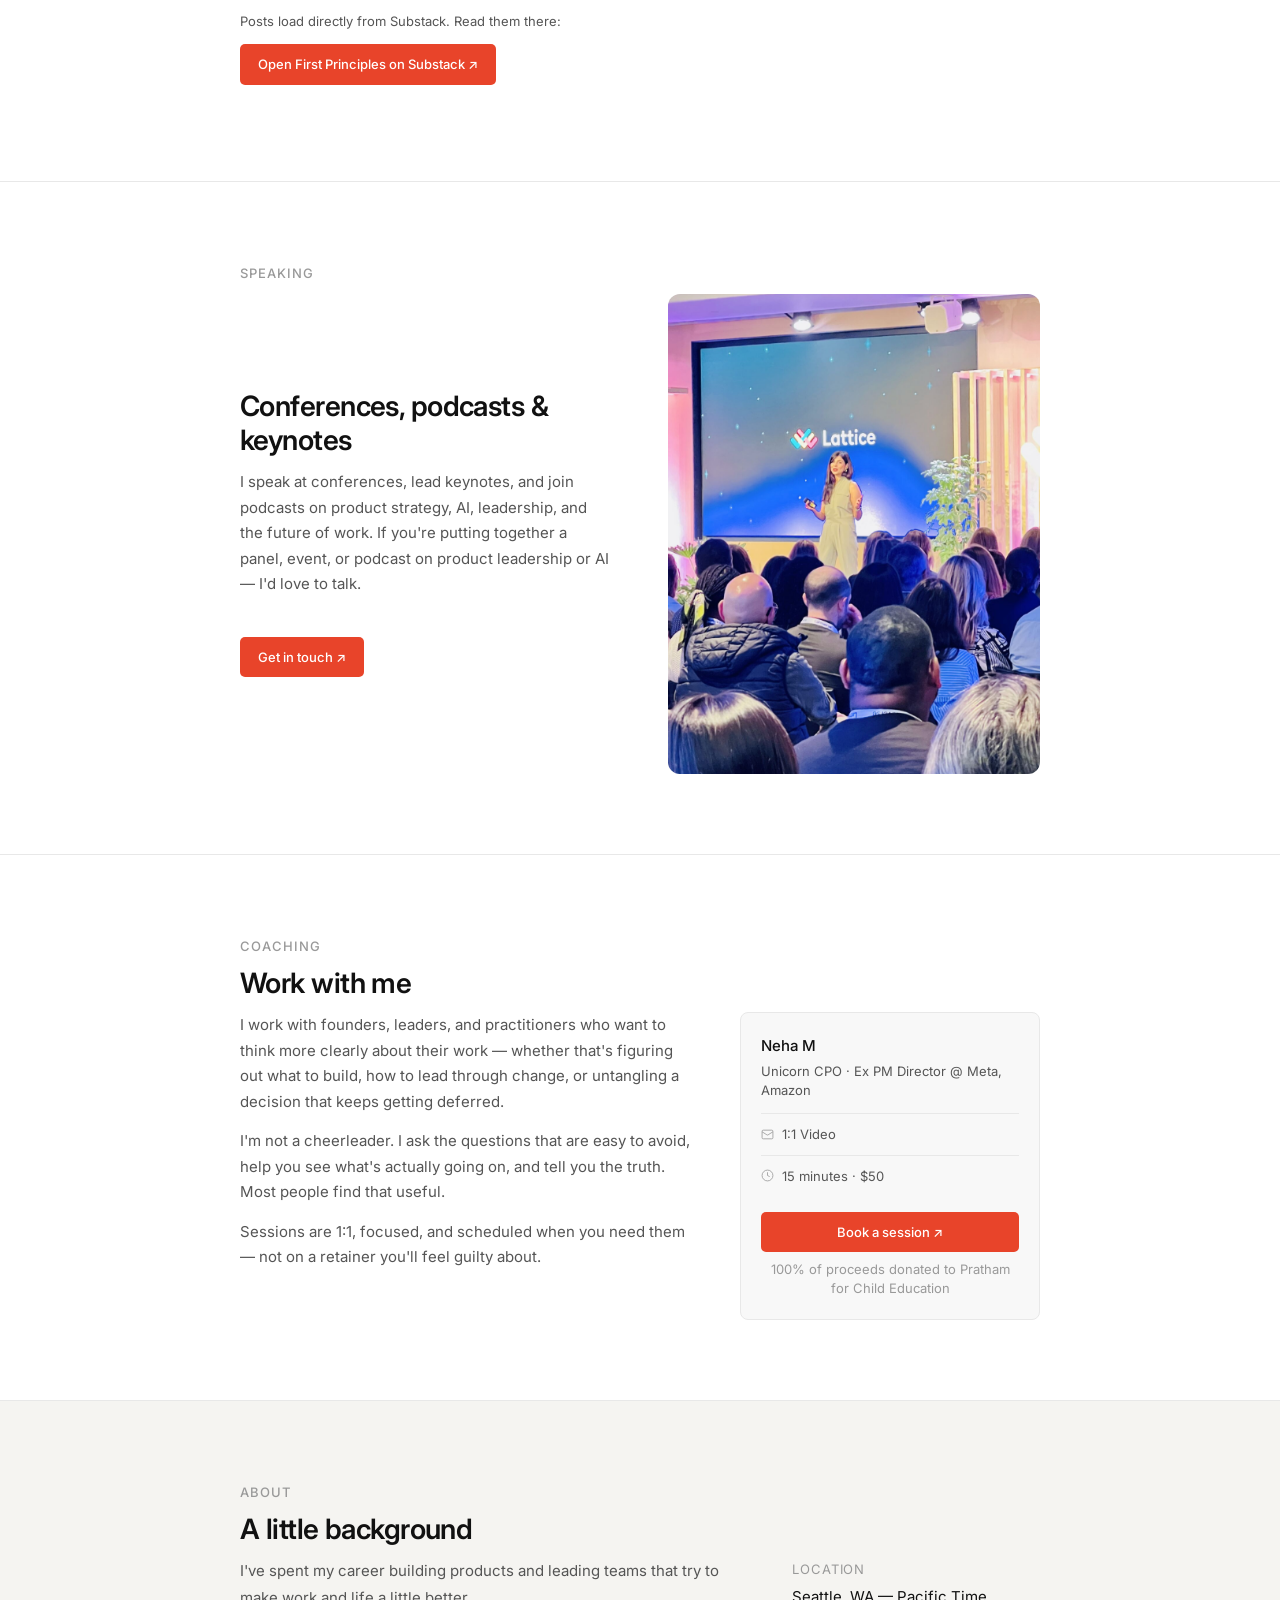
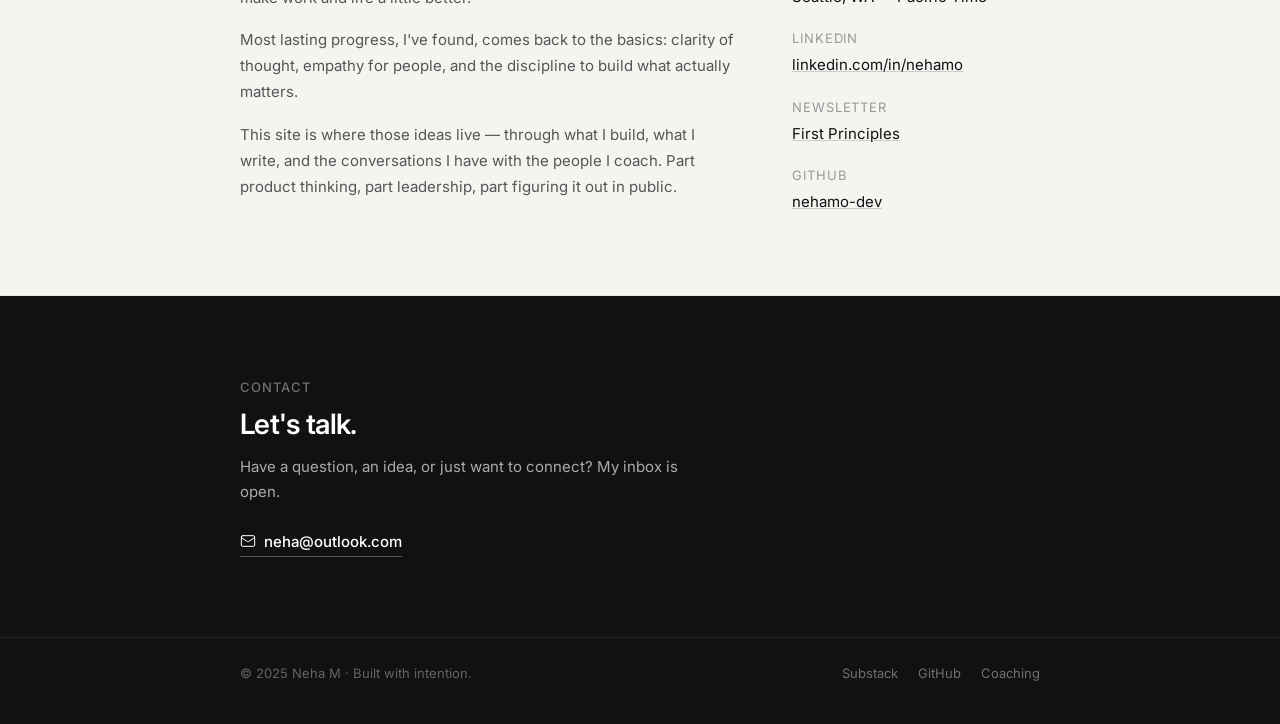
==== commit 30adc72f: "Restructure hero: company logos under photo, expanded bio - Replaced pill tags with company logos (C" ====
--- a/index.html
+++ b/index.html
@@ -123,6 +123,12 @@
     gap: 48px;
     align-items: start;
   }
+  .hero-photo-col {
+    display: flex;
+    flex-direction: column;
+    gap: 16px;
+    align-items: flex-start;
+  }
   .hero-photo {
     width: 220px;
     height: 220px;
@@ -130,6 +136,22 @@
     object-fit: cover;
     object-position: center top;
     display: block;
+  }
+  .hero-logos {
+    display: flex;
+    flex-wrap: wrap;
+    gap: 10px;
+    align-items: center;
+    width: 220px;
+  }
+  .hero-logo {
+    width: 36px;
+    height: 36px;
+    border-radius: 8px;
+    object-fit: contain;
+    background: #fff;
+    border: 1px solid var(--border);
+    padding: 4px;
   }
   .eyebrow {
     font-size: var(--text-sm);
@@ -162,20 +184,6 @@
     color: var(--text-muted);
     line-height: 1.7;
     margin-bottom: 16px;
-  }
-  .hero-tags {
-    display: flex;
-    flex-wrap: wrap;
-    gap: 8px;
-    margin-bottom: 24px;
-  }
-  .hero-tag {
-    font-size: var(--text-sm);
-    color: var(--text-muted);
-    background: var(--bg-subtle);
-    border: 1px solid var(--border);
-    border-radius: 20px;
-    padding: 4px 12px;
   }
   .hero-ctas {
     display: flex;
@@ -661,15 +669,19 @@
       <p class="eyebrow">Product Exec &amp; GM · Builder · Writer · Coach</p>
       <h1 class="hero-headline">Building products<br/>that reach billions.</h1>
       <div class="hero-layout">
-        <img src="images/headshot.jpg" alt="Neha M" class="hero-photo" />
+        <div class="hero-photo-col">
+          <img src="images/headshot.jpg" alt="Neha M" class="hero-photo" />
+          <div class="hero-logos">
+            <img src="https://logo.clearbit.com/amazon.com" alt="Amazon" class="hero-logo" />
+            <img src="https://logo.clearbit.com/meta.com" alt="Meta" class="hero-logo" />
+            <img src="https://logo.clearbit.com/lattice.com" alt="Lattice" class="hero-logo" />
+            <img src="https://logo.clearbit.com/hubspot.com" alt="HubSpot" class="hero-logo" />
+          </div>
+        </div>
         <div>
-<p class="hero-body">I've spent my career at the intersection of technology and human-centered design — building AI products at Amazon, Meta, Lattice, and now at HubSpot. From shaping Alexa's voice on mobile, to growing a commerce platform at Meta, reimagining the future of work at Lattice, and accelerating sales with AI — I've led products that reach millions of users and generate billions in revenue.</p>
-          <div class="hero-tags">
-            <span class="hero-tag">Amazon</span>
-            <span class="hero-tag">Meta</span>
-            <span class="hero-tag">Lattice</span>
-            <span class="hero-tag">HubSpot</span>
-          </div>
+          <p class="hero-body">I've spent my career at the intersection of technology and human-centered design — building AI products at Amazon, Meta, Lattice, and now at HubSpot. From shaping Alexa's voice on mobile, to growing a commerce platform at Meta, reimagining the future of work at Lattice, and accelerating sales with AI — I've led products that reach millions of users and generate billions in revenue.</p>
+          <p class="hero-body">I've spent my career building products and leading teams that try to make work and life a little better. Most lasting progress, I've found, comes back to the basics: clarity of thought, empathy for people, and the discipline to build what actually matters.</p>
+          <p class="hero-body">This site is where those ideas live — through what I build, what I write, and the conversations I have with the people I coach. Part product thinking, part leadership, part figuring it out in public.</p>
           <div class="hero-ctas">
             <a href="https://www.linkedin.com/in/nehamo/" target="_blank" rel="noopener" class="btn btn-primary">Connect on LinkedIn ↗</a>
             <a href="#speaking" class="btn btn-secondary">Speaking &amp; Talks</a>
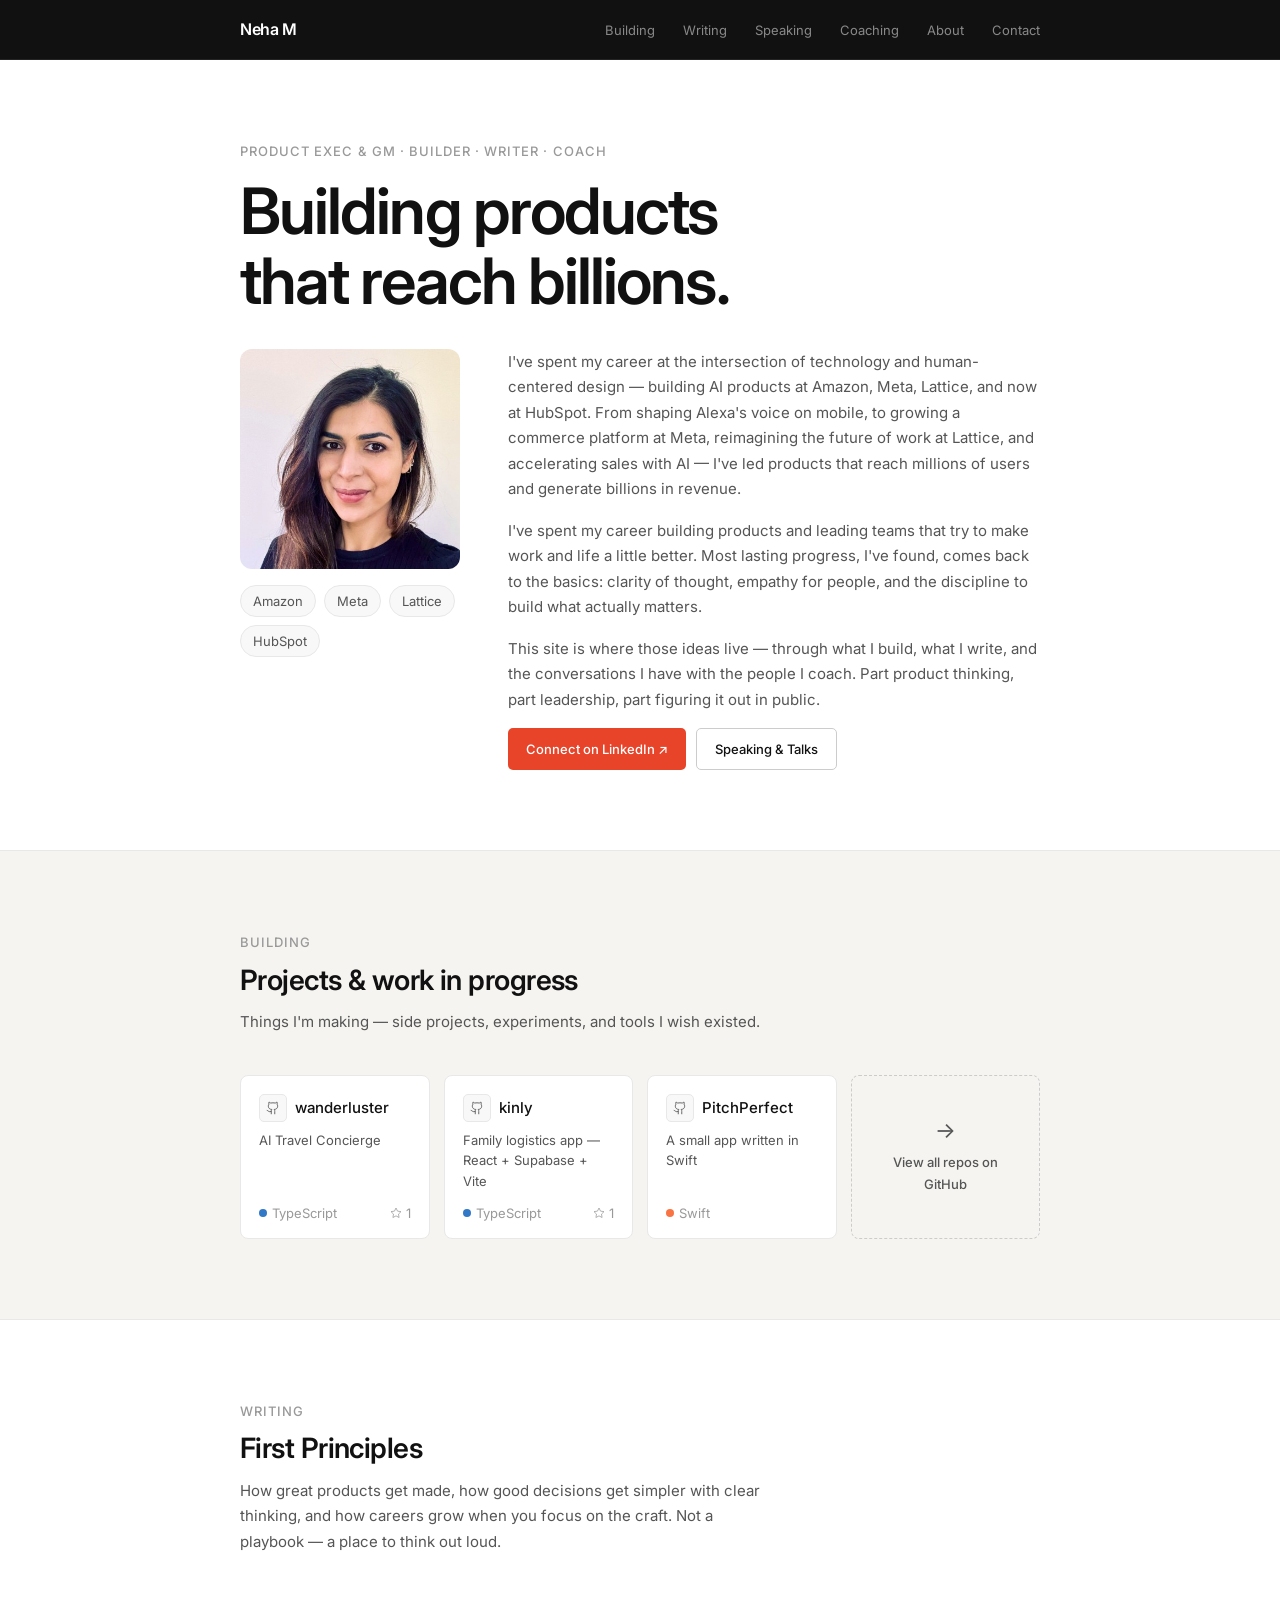
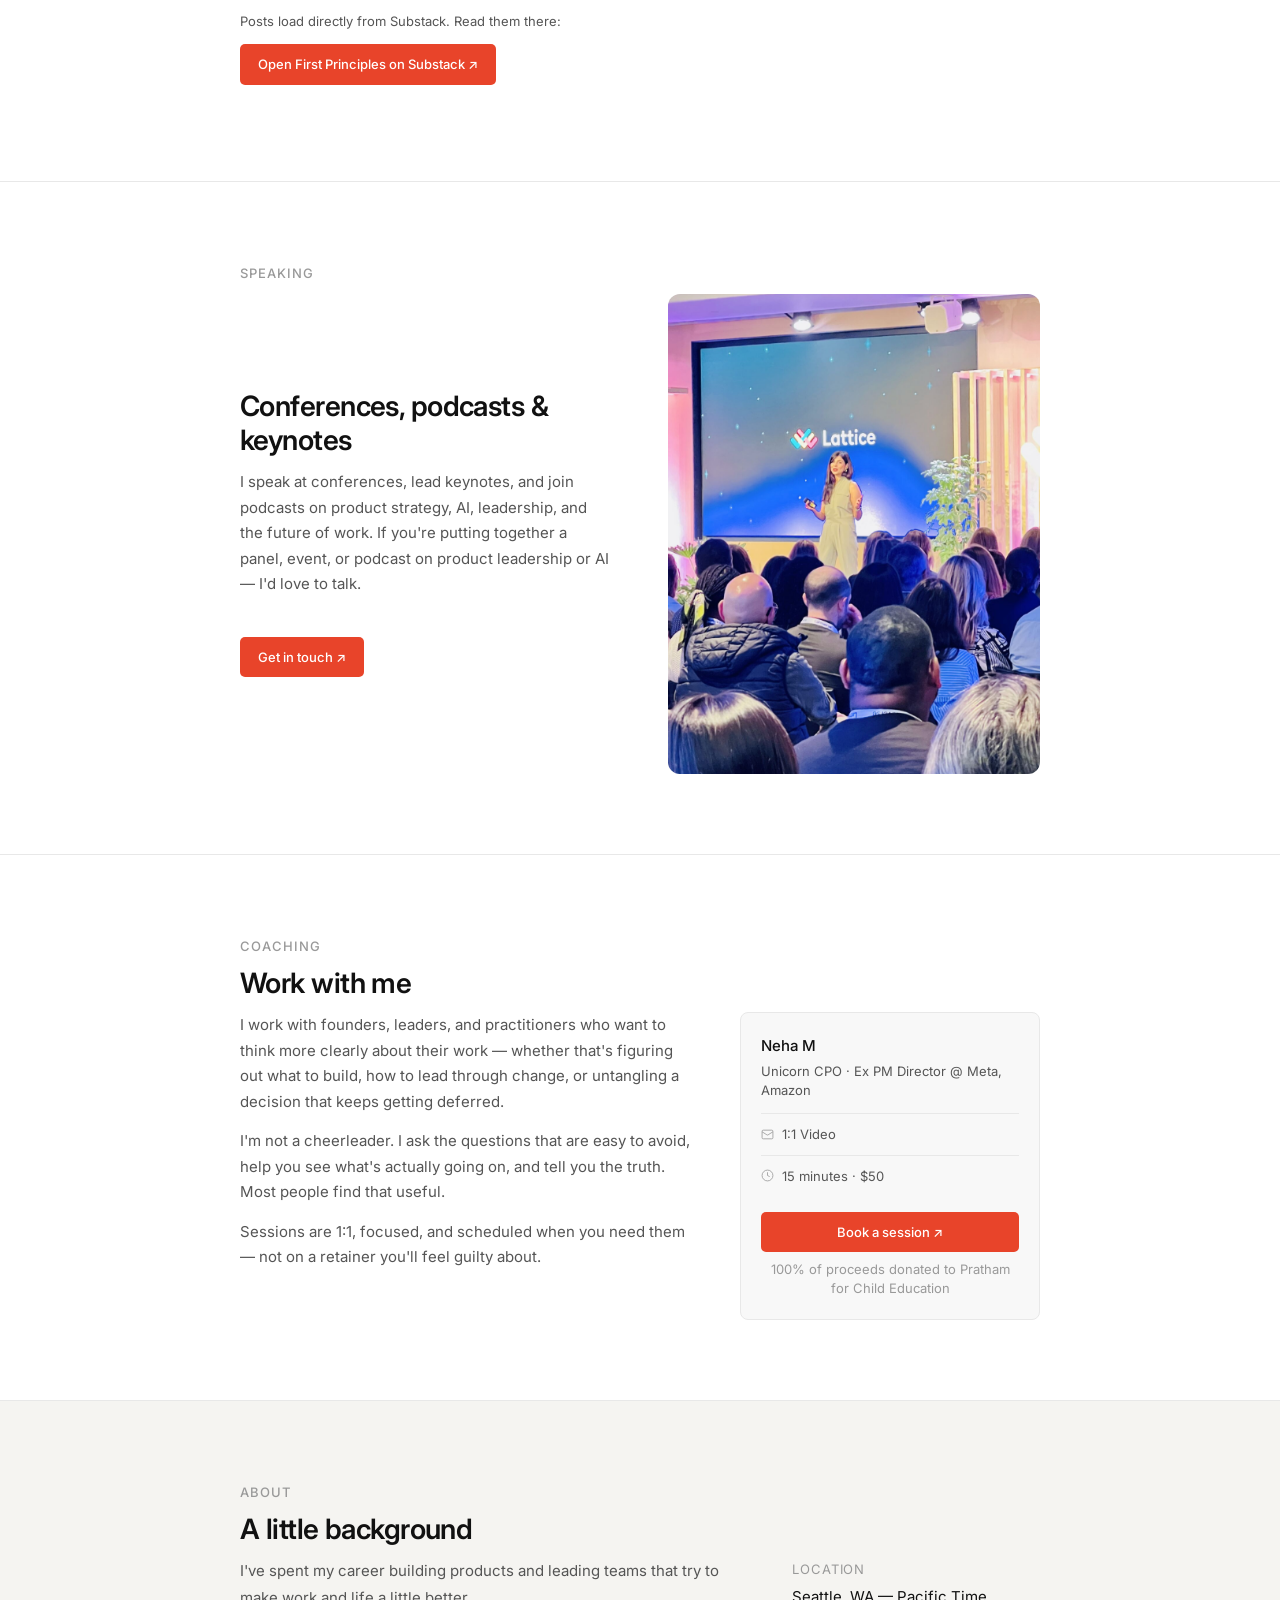
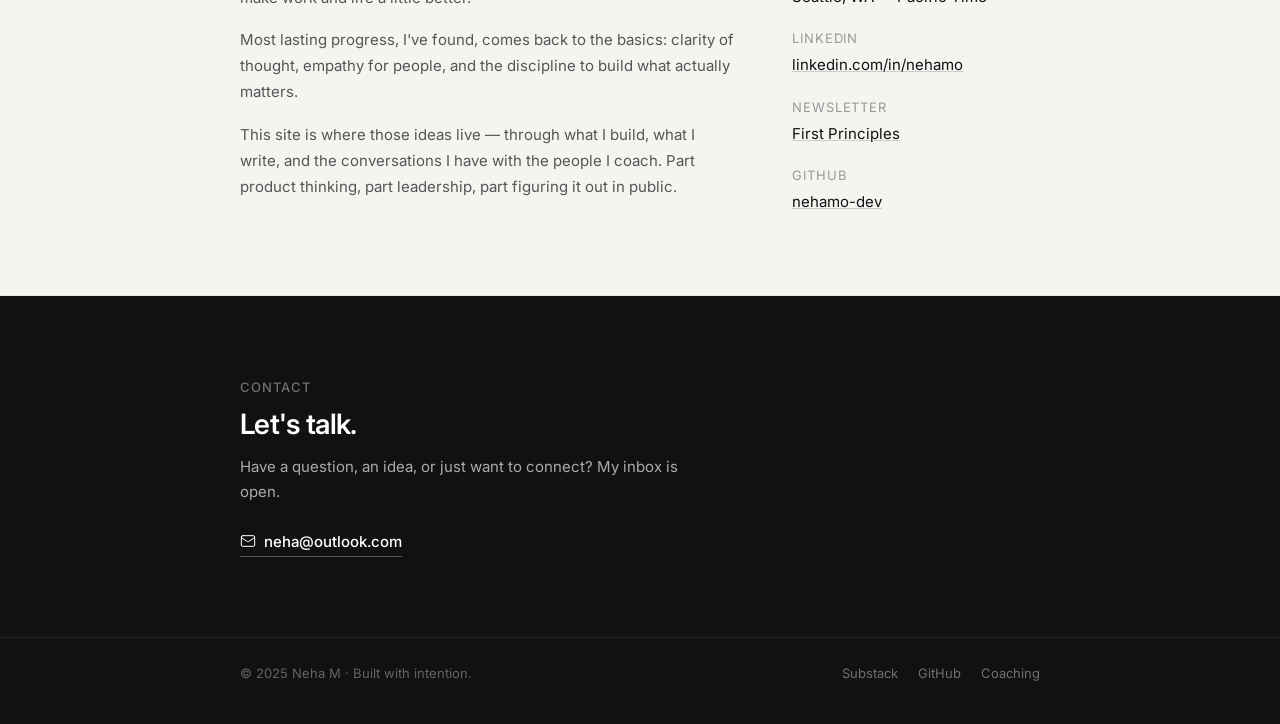
==== commit 60018646: "Revert company logos to pills — Clearbit was broken Co-Authored-By: Claude Sonnet 4.6 <noreply@anthr" ====
--- a/index.html
+++ b/index.html
@@ -140,18 +140,16 @@
   .hero-logos {
     display: flex;
     flex-wrap: wrap;
-    gap: 10px;
-    align-items: center;
+    gap: 8px;
     width: 220px;
   }
-  .hero-logo {
-    width: 36px;
-    height: 36px;
-    border-radius: 8px;
-    object-fit: contain;
-    background: #fff;
+  .hero-tag {
+    font-size: var(--text-sm);
+    color: var(--text-muted);
+    background: var(--bg-subtle);
     border: 1px solid var(--border);
-    padding: 4px;
+    border-radius: 20px;
+    padding: 4px 12px;
   }
   .eyebrow {
     font-size: var(--text-sm);
@@ -672,10 +670,10 @@
         <div class="hero-photo-col">
           <img src="images/headshot.jpg" alt="Neha M" class="hero-photo" />
           <div class="hero-logos">
-            <img src="https://logo.clearbit.com/amazon.com" alt="Amazon" class="hero-logo" />
-            <img src="https://logo.clearbit.com/meta.com" alt="Meta" class="hero-logo" />
-            <img src="https://logo.clearbit.com/lattice.com" alt="Lattice" class="hero-logo" />
-            <img src="https://logo.clearbit.com/hubspot.com" alt="HubSpot" class="hero-logo" />
+            <span class="hero-tag">Amazon</span>
+            <span class="hero-tag">Meta</span>
+            <span class="hero-tag">Lattice</span>
+            <span class="hero-tag">HubSpot</span>
           </div>
         </div>
         <div>
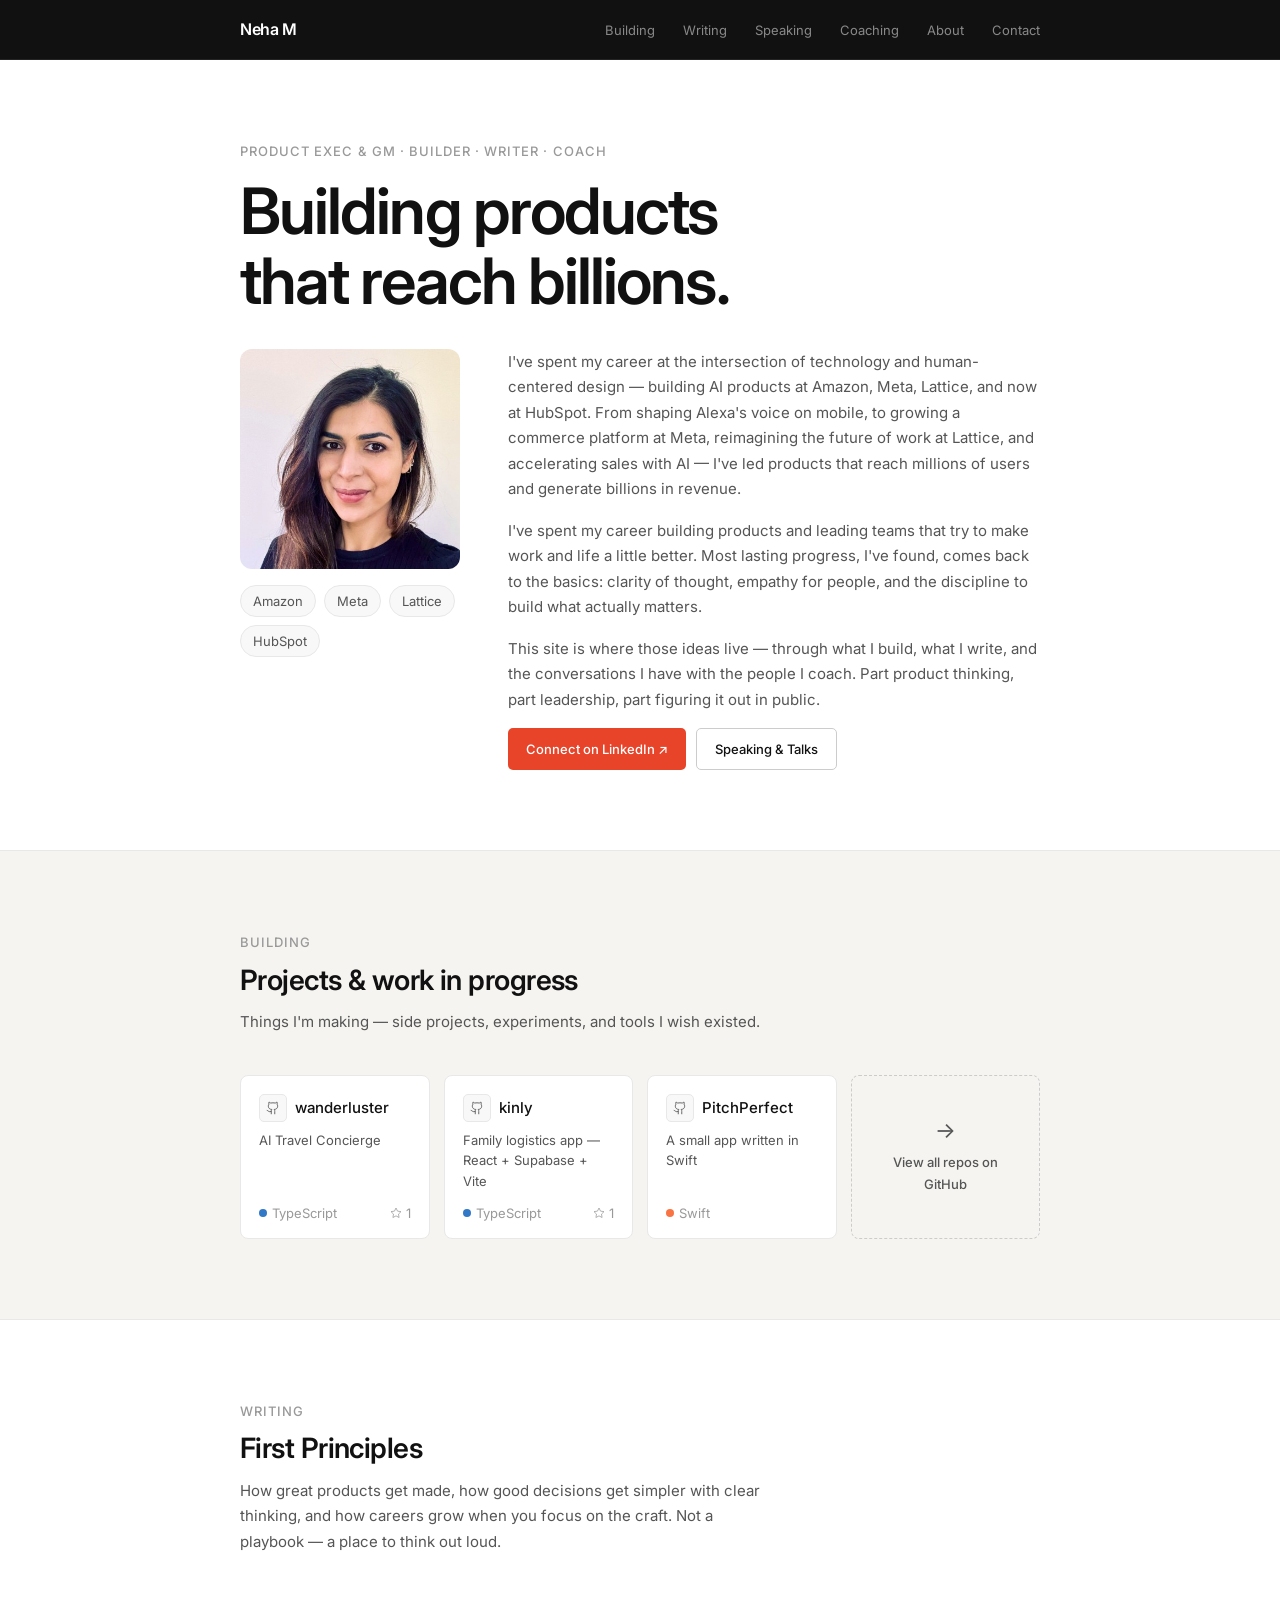
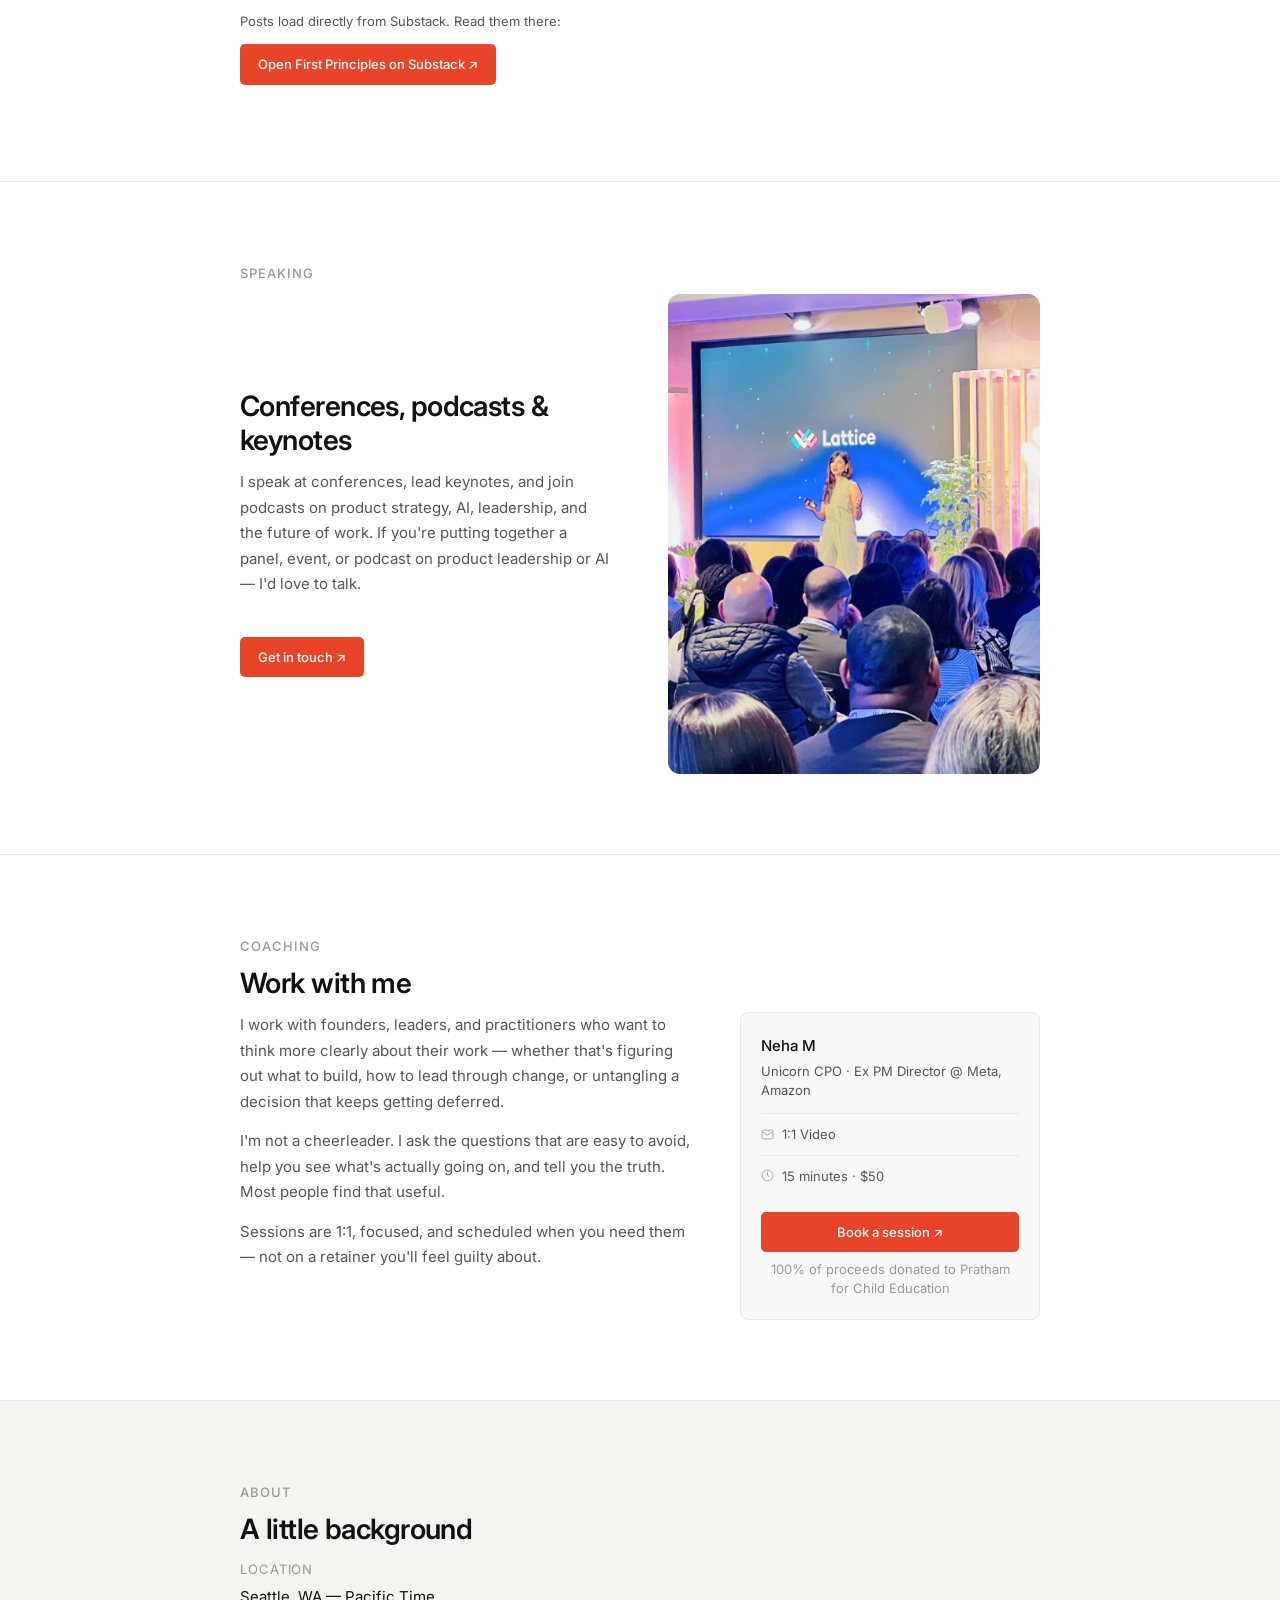
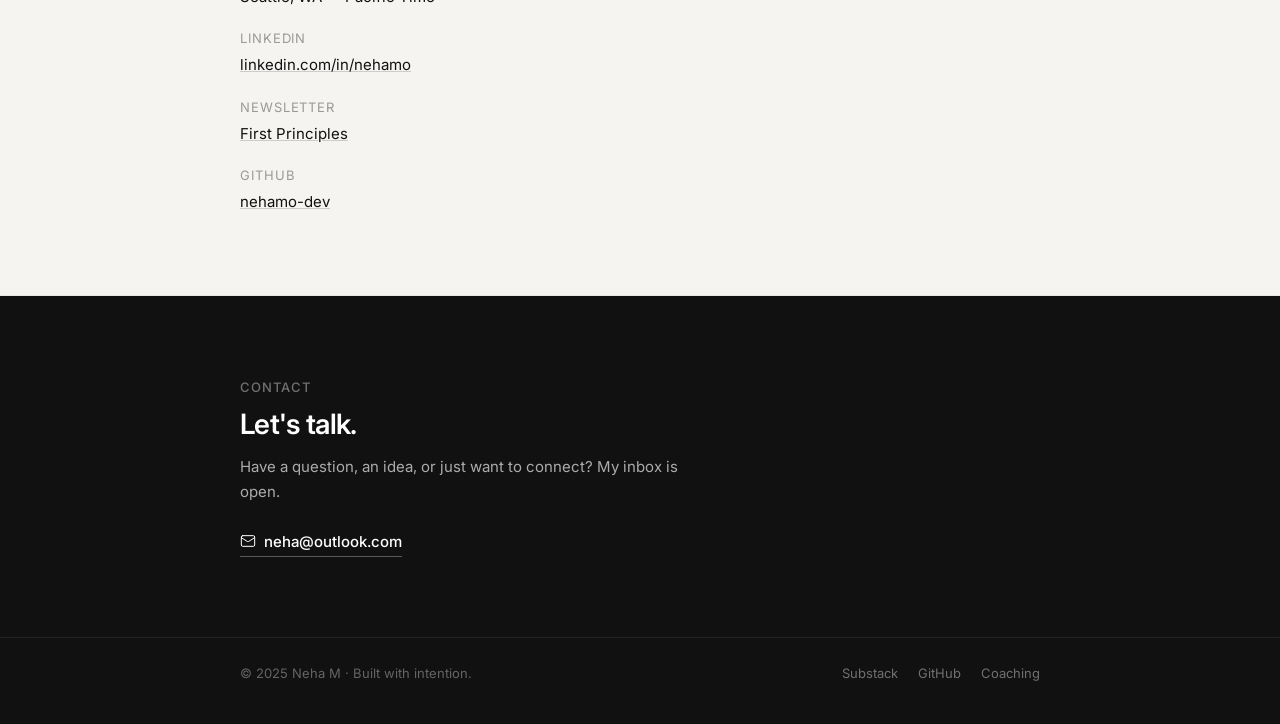
==== commit 0151473a: "Remove body text from About section Co-Authored-By: Claude Sonnet 4.6 <noreply@anthropic.com>" ====
--- a/index.html
+++ b/index.html
@@ -769,11 +769,6 @@
       <p class="section-label">About</p>
       <h2 class="section-title">A little background</h2>
       <div class="about-layout">
-        <div class="about-text">
-          <p>I've spent my career building products and leading teams that try to make work and life a little better.</p>
-          <p>Most lasting progress, I've found, comes back to the basics: clarity of thought, empathy for people, and the discipline to build what actually matters.</p>
-          <p>This site is where those ideas live — through what I build, what I write, and the conversations I have with the people I coach. Part product thinking, part leadership, part figuring it out in public.</p>
-        </div>
         <div class="about-meta">
           <div class="meta-item">
             <span class="meta-label">Location</span>
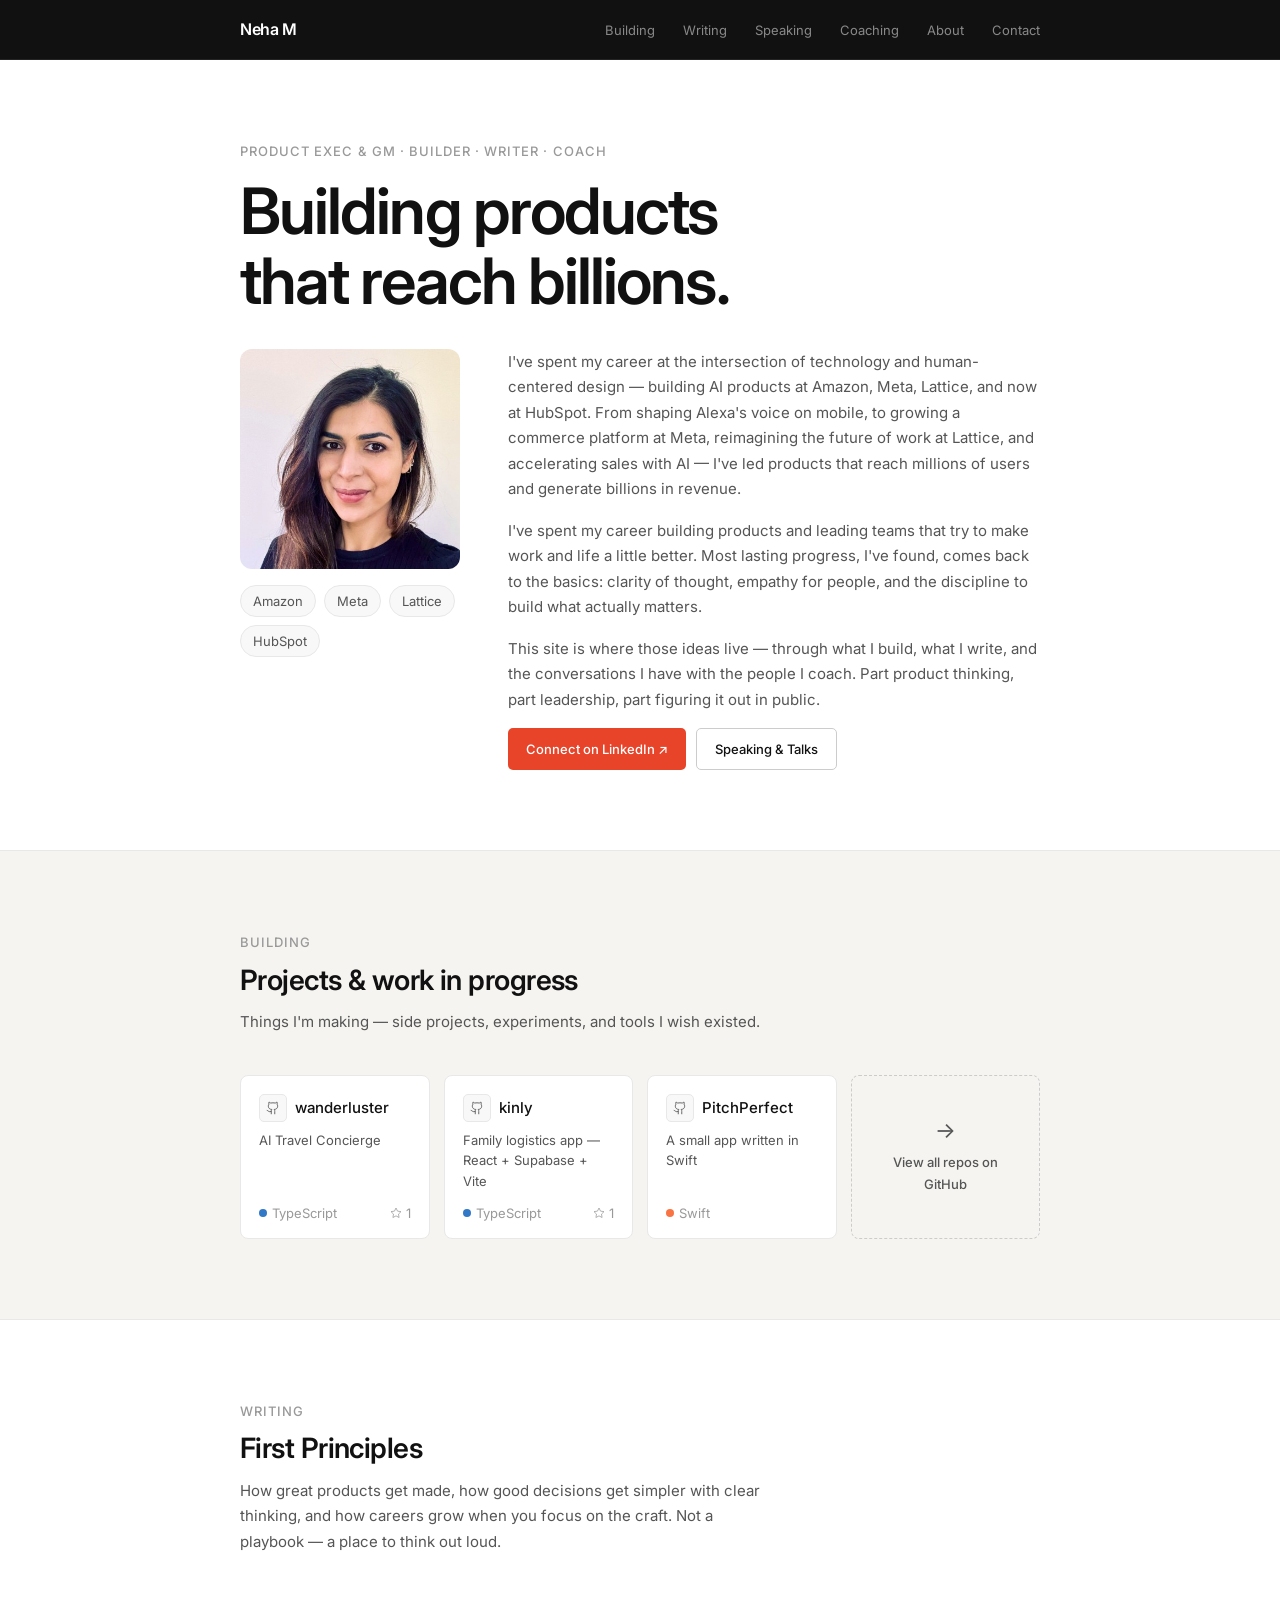
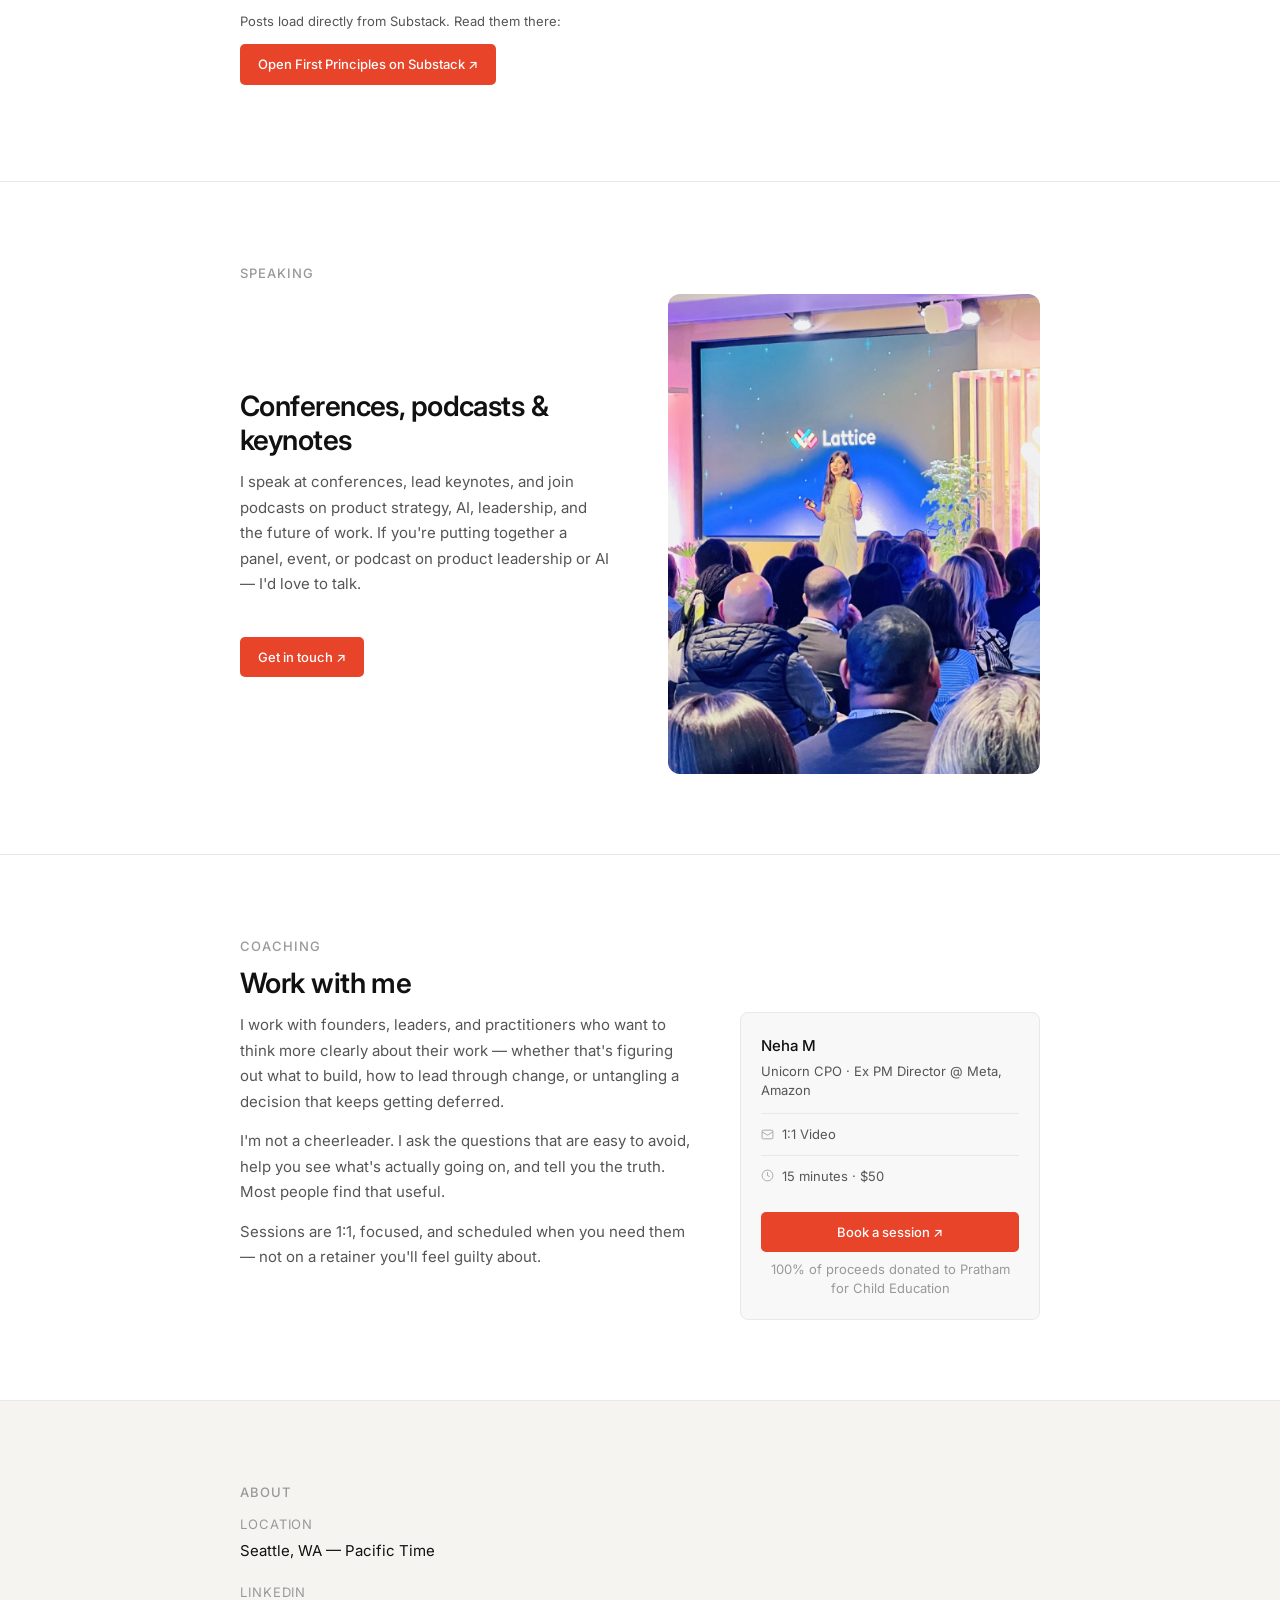
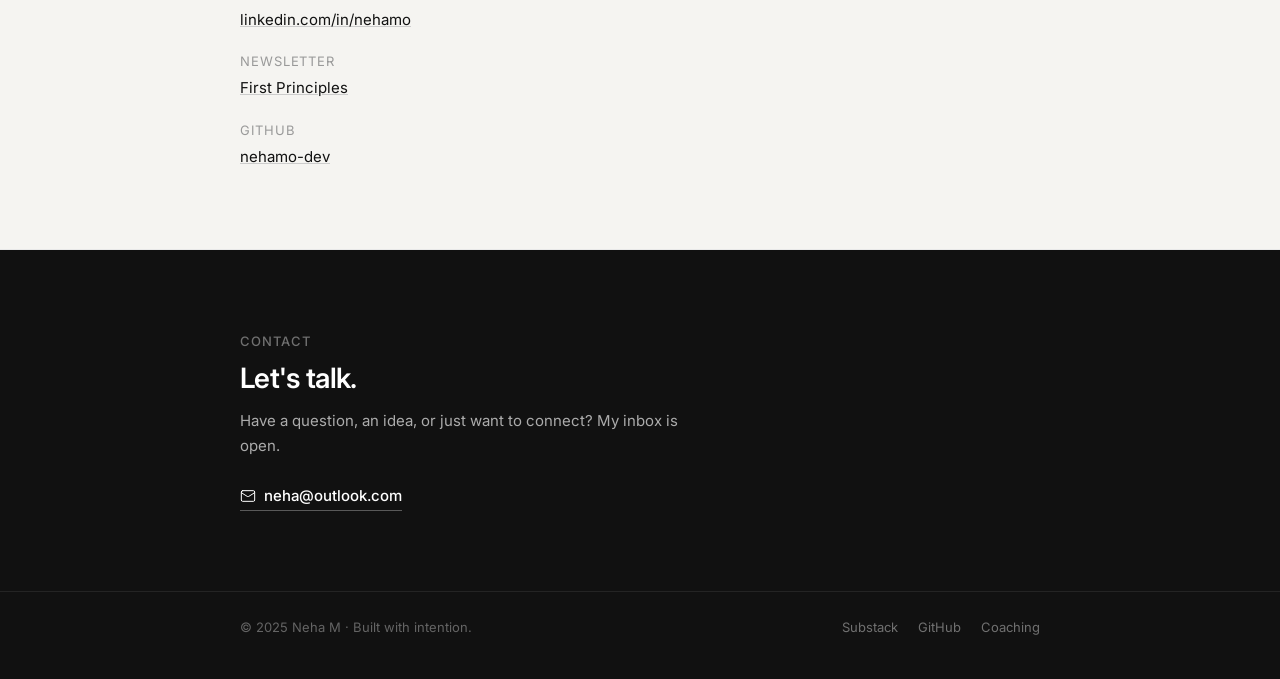
==== commit 6f35c878: "Remove 'A little background' heading from About section Co-Authored-By: Claude Sonnet 4.6 <noreply@a" ====
--- a/index.html
+++ b/index.html
@@ -3,7 +3,7 @@
 <head>
 <meta charset="UTF-8" />
 <meta name="viewport" content="width=device-width, initial-scale=1.0" />
-<title>Nemo — Builder. Writer. Coach.</title>
+<title>Neha — Builder. Writer. Coach.</title>
 <link rel="preconnect" href="https://fonts.googleapis.com" />
 <link rel="preconnect" href="https://fonts.gstatic.com" crossorigin />
 <link href="https://fonts.googleapis.com/css2?family=Inter:wght@300;400;500;600&display=swap" rel="stylesheet" />
@@ -767,7 +767,6 @@
   <section id="about">
     <div class="section-inner">
       <p class="section-label">About</p>
-      <h2 class="section-title">A little background</h2>
       <div class="about-layout">
         <div class="about-meta">
           <div class="meta-item">
